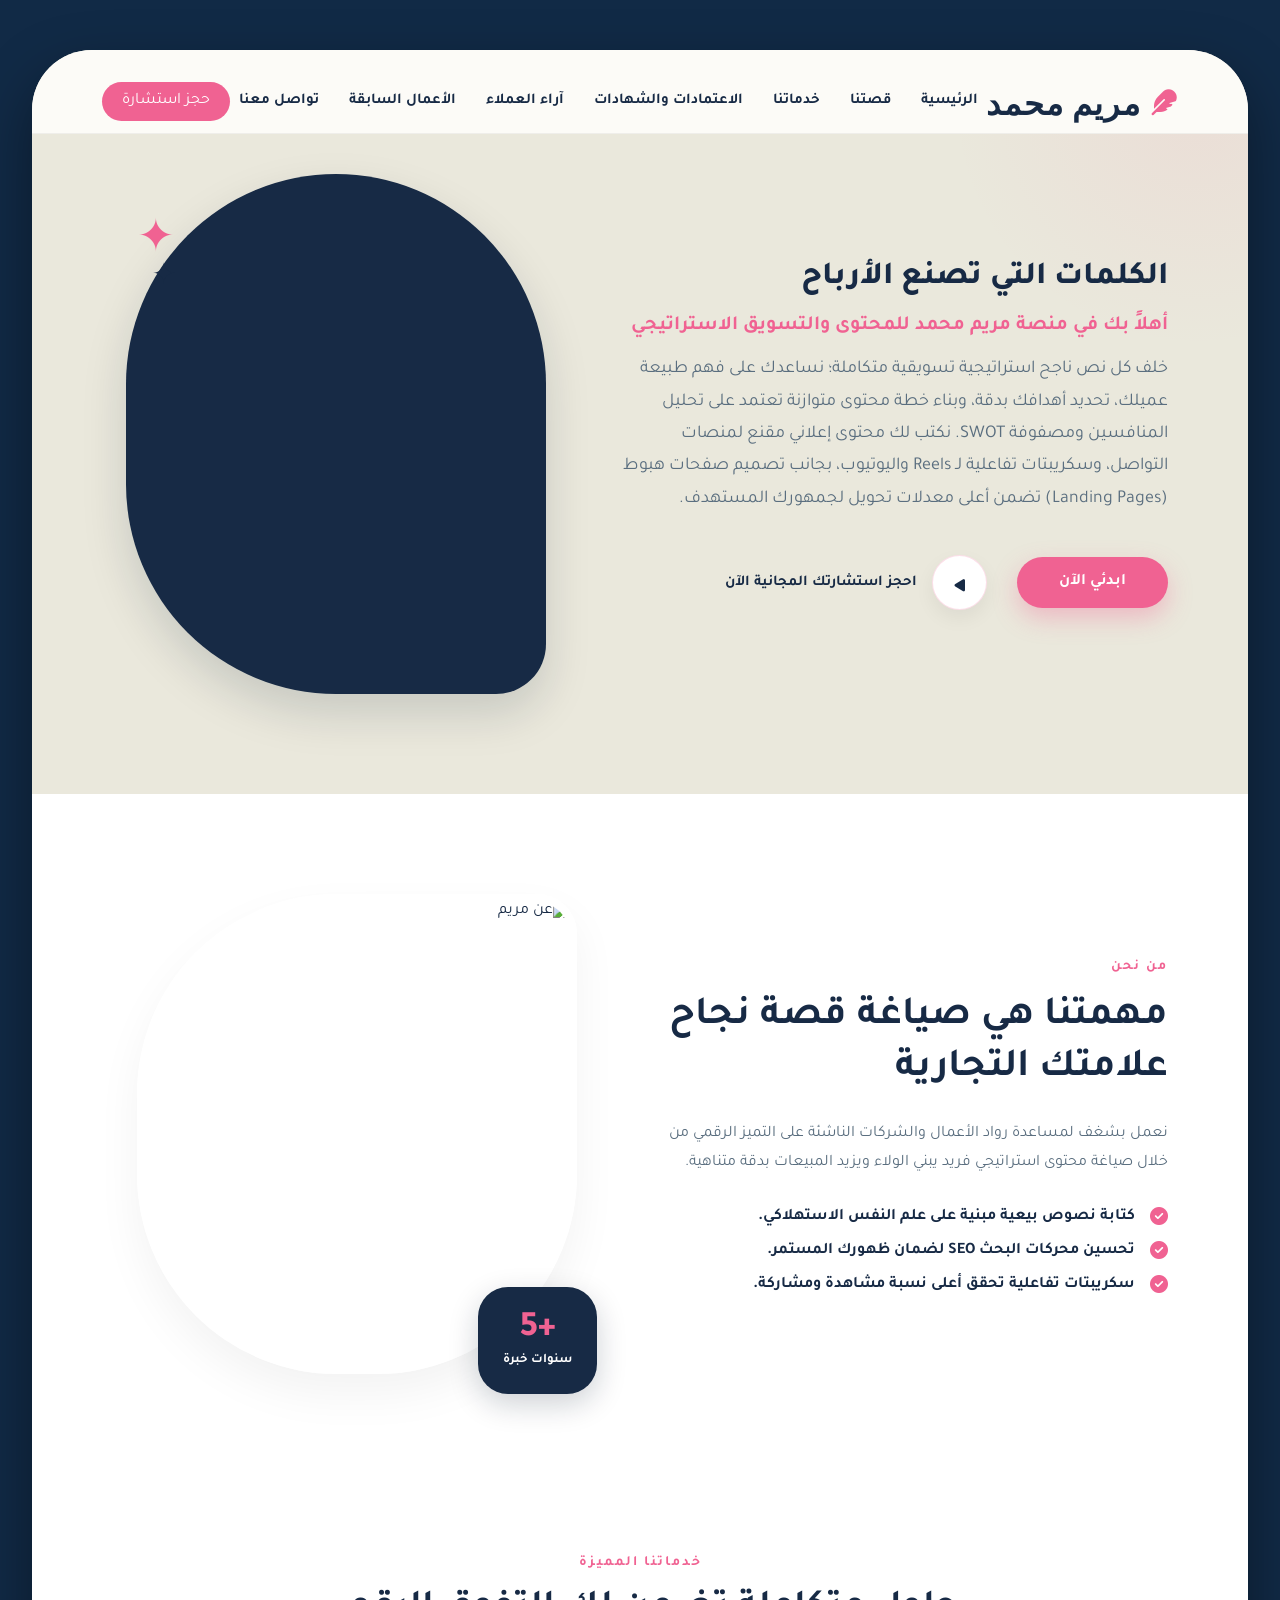
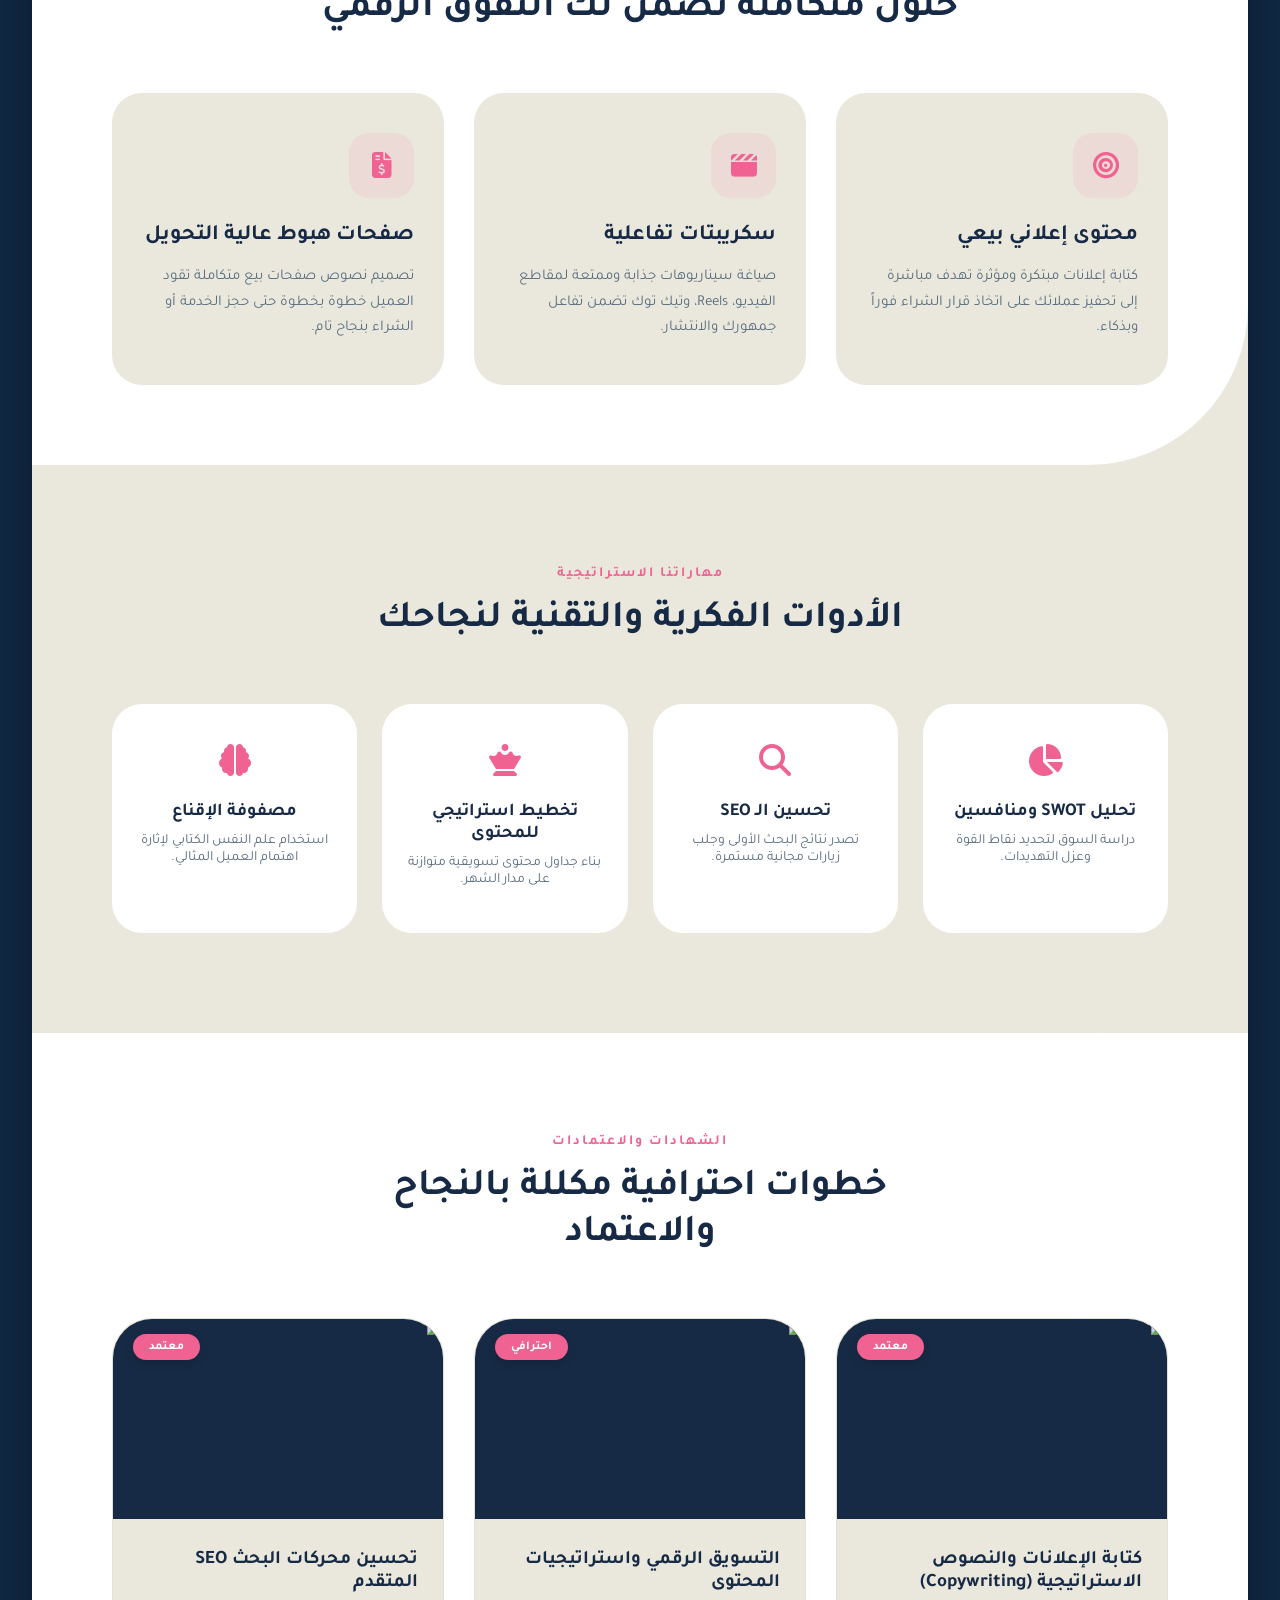
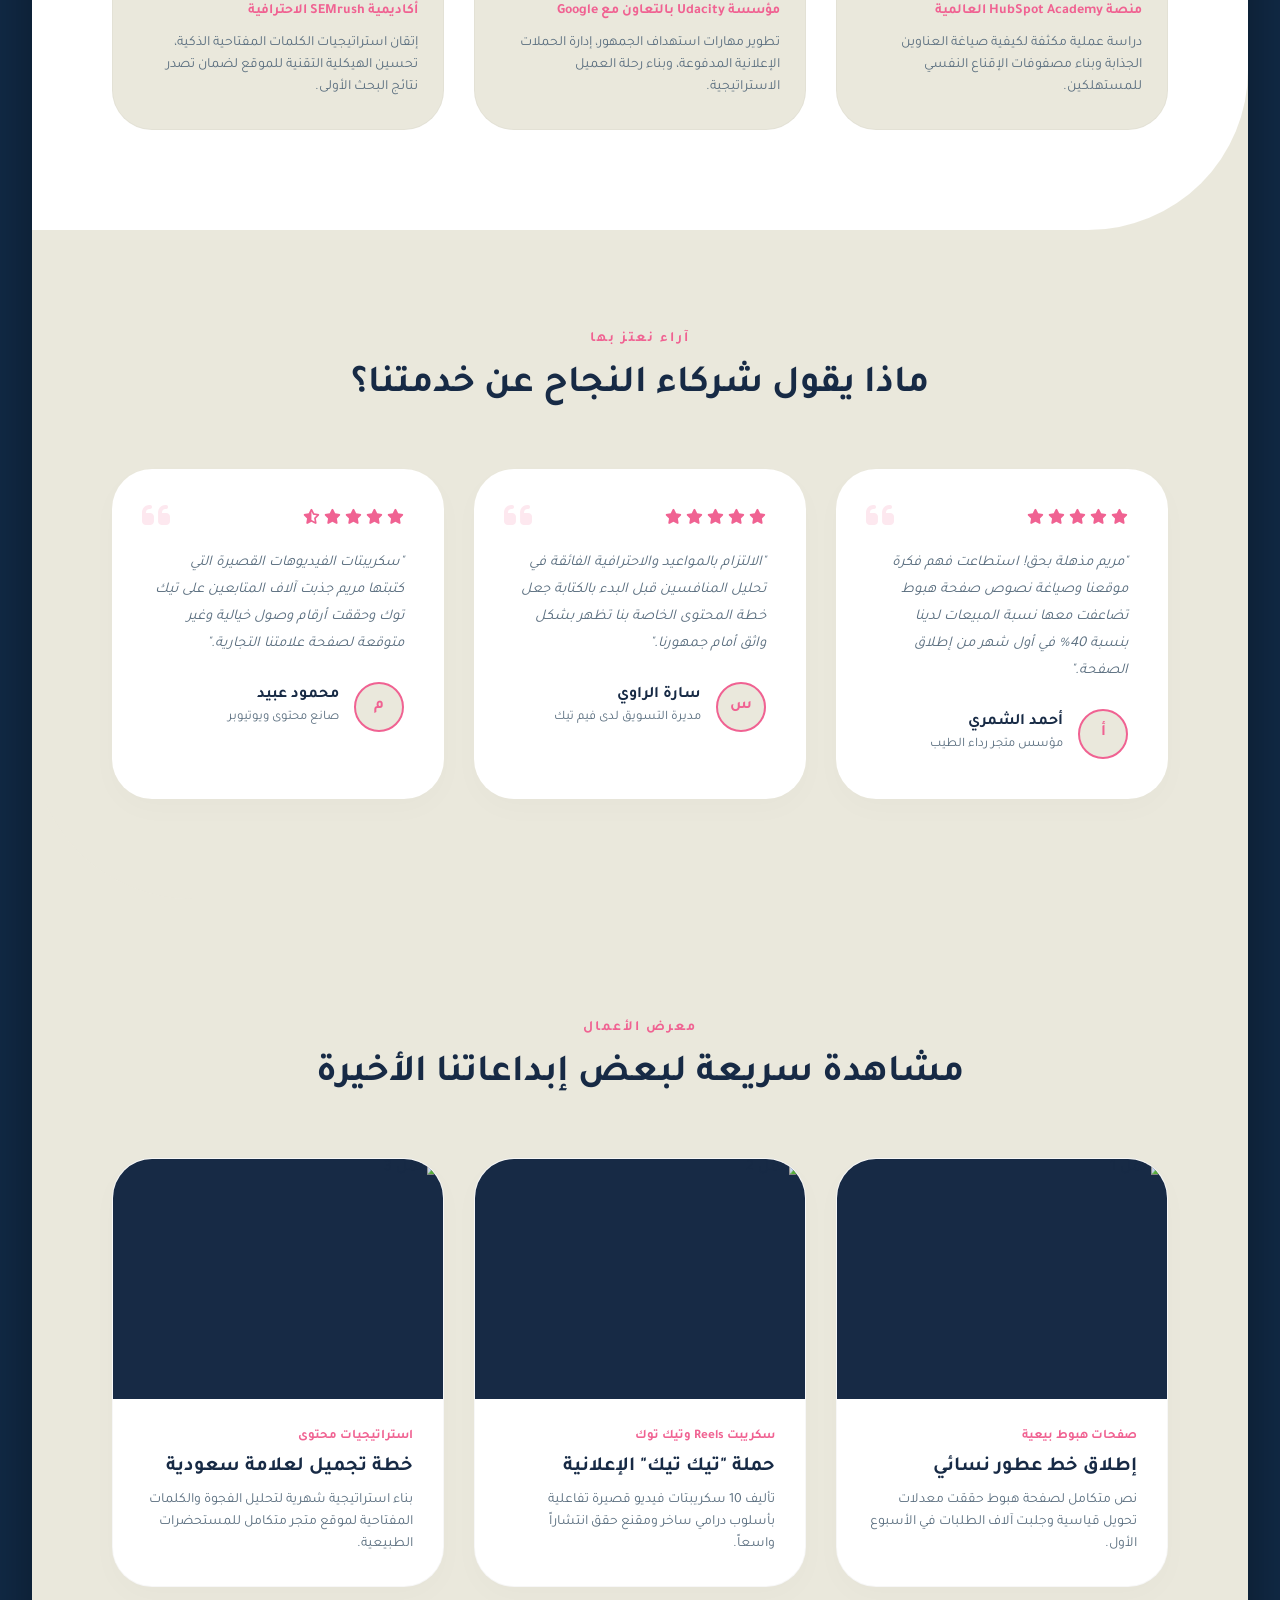
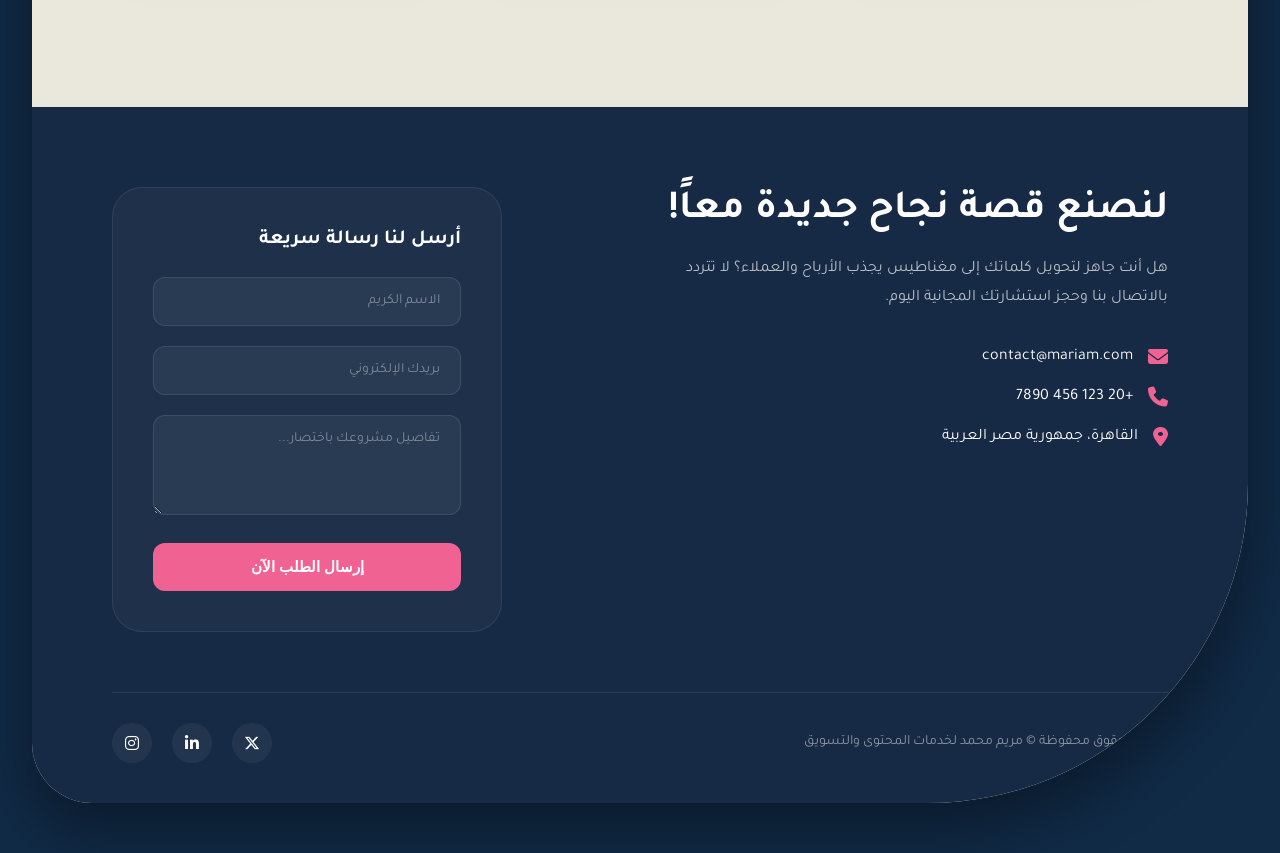
==== t.html @ 0771a9b8 "T4" ====
<!DOCTYPE html>
<html lang="ar" dir="rtl">

<head>
    <meta charset="UTF-8">
    <meta name="viewport" content="width=device-width, initial-scale=1.0">
    <title>فيمين | خدمات كتابة المحتوى الإبداعي والتسويق الرقمي الفاخر</title>
    <!-- استدعاء خطوط غوغل الفاخرة للعنوان والنصوص -->
    <link rel="preconnect" href="https://fonts.googleapis.com">
    <link rel="preconnect" href="https://fonts.gstatic.com" crossorigin>
    <link
        href="https://fonts.googleapis.com/css2?family=Cairo:wght@400;600;700;800&family=Playfair+Display:ital,wght@0,600;0,700;1,400&family=Tajawal:wght@400;500;700&display=swap"
        rel="stylesheet">
    <!-- مكتبة الأيقونات الفاخرة FontAwesome -->
    <link rel="stylesheet" href="https://cdnjs.cloudflare.com/ajax/libs/font-awesome/6.4.0/css/all.min.css">

    <style>
        /* --- المتغيرات الموحدة للألوان بدقة بالغة --- */
        :root {
            --navy-dark: #172A45;
            /* كحلي ملكي عميق وغامق */
            --navy-light: #172A45;
            /* كحلي بدرجة أفتح للعناصر الثانوية */
            --pink-soft: #F06292;
            /* البينك الأنثوي الناعم والمميز للعلامة */
            --pink-hover: #D81B60;
            /* بينك داكن للتفاعل والحركة */
            --white-pure: #FFFFFF;
            --off-white: #EAE8DC;
            /* الأوف وايت الدافئ والراقي لخلفية الحاوية الكبيرة */
            --slate-gray: #5A6E7F;
            /* رمادي ناعم مائل للأزرق للنصوص الجانبية */
            --bg-outer: #112A46;
            /* كحلي داكن جداً للخلفية الخارجية خلف الحاوية */

            --font-arabic: 'Tajawal', 'Cairo', sans-serif;
            --font-serif: 'Playfair Display', serif;
        }

        /* --- الإعدادات الأساسية والتصفير --- */
        * {
            margin: 0;
            padding: 0;
            box-sizing: border-box;
            scroll-behavior: smooth;
        }

        body {
            font-family: var(--font-arabic);
            background-color: var(--bg-outer);
            color: var(--navy-dark);
            min-height: 100vh;
            display: flex;
            justify-content: center;
            align-items: center;
            padding: 50px 0;
        }

        html {
            scroll-behavior: smooth;
        }

        /* الحاوية الكبرى المنحنية التي تحاكي إطار المتصفح الفاخر وتصميم الصورة */
        .main-wrapper {
            width: 95%;
            max-width: 1280px;
            background-color: var(--off-white);
            border-radius: 60px 60px 320px 60px;
            /* تعديل انحنائية الزاوية لتناسب الاتجاه العربي في أسفل اليسار بعد التعديل */
            box-shadow: 0 25px 60px rgba(0, 0, 0, 0.4);
            position: relative;
            overflow: hidden;
            display: flex;
            flex-direction: column;
        }

        /* بقع ضوئية جمالية بالخلفية لمنع الملل البصري */
        .main-wrapper::before {
            content: '';
            position: absolute;
            top: -200px;
            right: -200px;
            width: 500px;
            height: 500px;
            background: radial-gradient(circle, rgba(240, 98, 146, 0.08) 0%, transparent 70%);
            z-index: 1;
            pointer-events: none;
        }

        /* --- شريط التنقل العلوي --- */
        .navbar {
            display: flex;
            justify-content: space-between;
            align-items: center;
            /* زيادة الـ padding العلوي والسفلي لزيادة الارتفاع */
            padding: 30px 70px 10px 70px;
            position: relative;
            z-index: 10;
            /* إضافة لون خلفية مميز للفصل البصري */
            background-color: #fcfbf7;
            /* إضافة حدود سفلية خفيفة جداً لتعزيز الفصل (اختياري) */
            border-bottom: 1px solid rgba(0, 0, 0, 0.05);
        }

        .logo {
            font-family: var(--font-serif);
            font-size: 32px;
            font-weight: 700;
            color: var(--navy-dark);
            display: flex;
            align-items: center;
            gap: 10px;
            letter-spacing: 1px;
        }

        .logo .sparkle {
            color: var(--pink-soft);
            font-size: 26px;
            animation: pulse 2s infinite;
        }

        .nav-links {
            display: flex;
            gap: 30px;
            list-style: none;
        }

        .nav-links a {
            text-decoration: none;
            color: var(--navy-dark);
            font-size: 15px;
            font-weight: 700;
            transition: color 0.3s ease;
        }

        .nav-links a:hover,
        .nav-links a.active {
            color: var(--pink-soft);
        }

        .nav-links.active {
            opacity: 1;
            visibility: visible;
        }

        .search-btn {
            font-size: 20px;
            color: var(--navy-dark);
            cursor: pointer;
            transition: color 0.3s ease, transform 0.3s ease;
        }

        .search-btn:hover {
            color: var(--pink-soft);
            transform: scale(1.1);
        }

        /* --- الهيرو سكشن --- */
        .hero {
            display: grid;
            grid-template-columns: 1.1fr 0.9fr;
            align-items: center;
            gap: 60px;
            padding: 40px 80px 100px 80px;
            position: relative;
            z-index: 5;
        }

        .hero-content {
            display: flex;
            flex-direction: column;
            justify-content: center;
            text-align: right;
        }

        .title {
            font-family: var(--font-arabic);
            font-size: 56px;
            color: var(--navy-dark);
            line-height: 1.25;
            font-weight: 800;
            margin-bottom: 25px;
        }

        .subtitle {
            color: var(--slate-gray);
            font-size: 18px;
            line-height: 1.8;
            max-width: 550px;
            margin-bottom: 40px;
        }

        .actions {
            display: flex;
            align-items: center;
            gap: 30px;
        }

        .btn-pink {
            background-color: var(--pink-soft);
            color: var(--white-pure);
            text-decoration: none;
            padding: 16px 42px;
            border-radius: 50px;
            font-weight: 700;
            font-size: 16px;
            box-shadow: 0 10px 25px rgba(240, 98, 146, 0.35);
            transition: all 0.3s cubic-bezier(0.175, 0.885, 0.32, 1.275);
        }

        .btn-pink:hover {
            background-color: var(--navy-dark);
            box-shadow: 0 10px 25px rgba(10, 25, 47, 0.3);
            transform: translateY(-4px);
        }

        .video-btn-wrapper {
            display: flex;
            align-items: center;
            gap: 15px;
            cursor: pointer;
        }

        .video-btn {
            width: 55px;
            height: 55px;
            border-radius: 50%;
            background-color: var(--white-pure);
            display: flex;
            justify-content: center;
            align-items: center;
            box-shadow: 0 8px 20px rgba(0, 0, 0, 0.06);
            border: 1px solid rgba(240, 98, 146, 0.2);
            transition: all 0.3s ease;
            position: relative;
        }

        .video-btn::before {
            content: '';
            position: absolute;
            width: 100%;
            height: 100%;
            border-radius: 50%;
            background-color: rgba(240, 98, 146, 0.15);
            z-index: -1;
            animation: pulse-ring 1.5s infinite;
        }

        .play-icon {
            color: var(--navy-dark);
            font-size: 14px;
            transform: rotate(180deg);
        }

        .video-btn-wrapper:hover .video-btn {
            background-color: var(--pink-soft);
            transform: scale(1.05);
        }

        .video-btn-wrapper:hover .play-icon {
            color: var(--white-pure);
        }

        .video-text {
            font-size: 15px;
            font-weight: 700;
            color: var(--navy-dark);
        }

        /* الجانب البصري للهيرو */
        .hero-visual {
            position: relative;
            display: flex;
            justify-content: center;
            align-items: center;
        }

        .image-frame {
            width: 420px;
            height: 520px;
            background-color: var(--navy-dark);
            border-radius: 210px 210px 50px 210px;
            overflow: hidden;
            position: relative;
            box-shadow: 0 20px 45px rgba(10, 25, 47, 0.15);
        }

        .image-frame img {
            width: 100%;
            height: 100%;
            object-fit: cover;
            transition: transform 0.5s ease;
        }

        .image-frame:hover img {
            transform: scale(1.03);
        }

        .stars-decor {
            position: absolute;
            top: 60px;
            left: 15px;
            z-index: 5;
            display: flex;
            flex-direction: column;
            gap: 15px;
        }

        .star {
            font-size: 45px;
            display: block;
            line-height: 0.5;
        }

        .pink-star {
            color: var(--pink-soft);
        }

        .navy-star {
            color: var(--navy-dark);
            font-size: 28px;
            margin-left: 25px;
        }

        /* --- قسم الخدمات (Services) --- */
        .services-section {
            padding: 80px 80px;
            background-color: var(--white-pure);
            border-radius: 0 0 160px 0;
            position: relative;
        }

        .section-header {
            text-align: center;
            max-width: 650px;
            margin: 0 auto 60px auto;
        }

        .section-tag {
            color: var(--pink-soft);
            font-weight: 700;
            font-size: 14px;
            text-transform: uppercase;
            letter-spacing: 2px;
            display: inline-block;
            margin-bottom: 15px;
        }

        .section-title {
            font-family: var(--font-arabic);
            font-size: 38px;
            color: var(--navy-dark);
            margin-bottom: 20px;
            font-weight: 700;
        }

        .services-grid {
            display: grid;
            grid-template-columns: repeat(3, 1fr);
            gap: 30px;
        }

        .service-card {
            background-color: var(--off-white);
            padding: 40px 30px;
            border-radius: 30px;
            border-bottom: 4px solid transparent;
            transition: all 0.3s ease;
            cursor: pointer;
        }

        .service-card:hover {
            background-color: var(--white-pure);
            transform: translateY(-8px);
            border-bottom-color: var(--pink-soft);
            box-shadow: 0 15px 35px rgba(10, 25, 47, 0.05);
        }

        .service-icon {
            width: 65px;
            height: 65px;
            border-radius: 20px;
            background-color: rgba(240, 98, 146, 0.1);
            color: var(--pink-soft);
            display: flex;
            justify-content: center;
            align-items: center;
            font-size: 26px;
            margin-bottom: 25px;
            transition: all 0.3s ease;
        }

        .service-card:hover .service-icon {
            background-color: var(--pink-soft);
            color: var(--white-pure);
        }

        .service-card h3 {
            font-size: 22px;
            color: var(--navy-dark);
            margin-bottom: 15px;
            font-weight: 700;
        }

        .service-card p {
            color: var(--slate-gray);
            font-size: 15px;
            line-height: 1.7;
        }

        /* --- قسم من نحن --- */
        .about-section {
            display: grid;
            background-color: var(--white-pure);
            grid-template-columns: 1.1fr 1fr;
            align-items: center;
            gap: 80px;
            padding: 100px 80px;
        }

        .about-content h2 {
            font-family: var(--font-arabic);
            font-size: 40px;
            color: var(--navy-dark);
            margin-bottom: 25px;
            line-height: 1.3;
            font-weight: 700;
        }

        .about-content p {
            color: var(--slate-gray);
            font-size: 16px;
            line-height: 1.8;
            margin-bottom: 30px;
        }

        .bullet-list {
            list-style: none;
        }

        .bullet-list li {
            font-size: 16px;
            font-weight: 700;
            color: var(--navy-dark);
            margin-bottom: 15px;
            display: flex;
            align-items: center;
            gap: 15px;
        }

        .bullet-list li i {
            color: var(--pink-soft);
            font-size: 18px;
        }

        .about-image {
            position: relative;
        }

        .about-frame {
            width: 100%;
            max-width: 440px;
            height: 480px;
            border-radius: 200px 40px 200px 200px;
            overflow: hidden;
            border: 8px solid var(--white-pure);
            box-shadow: 0 20px 45px rgba(0, 0, 0, 0.05);
        }

        .about-frame img {
            width: 100%;
            height: 100%;
            object-fit: cover;
        }

        .about-badge {
            position: absolute;
            bottom: -20px;
            right: -20px;
            background-color: var(--navy-dark);
            color: var(--white-pure);
            padding: 25px;
            border-radius: 30px;
            text-align: center;
            box-shadow: 0 10px 30px rgba(10, 25, 47, 0.2);
        }

        .about-badge .number {
            font-size: 36px;
            font-weight: 800;
            color: var(--pink-soft);
            display: block;
            line-height: 1;
        }

        .about-badge .label {
            font-size: 13px;
            font-weight: 700;
            margin-top: 5px;
            display: block;
        }

        /* --- قسم المهارات والتقنيات --- */
        .skills-section {
            padding: 100px 80px;
            background-color: var(--off-white);
            border-radius: 0 0 160px 0;
        }

        .skills-grid {
            display: grid;
            grid-template-columns: repeat(4, 1fr);
            gap: 25px;
        }

        .skill-card {
            background-color: var(--white-pure);
            padding: 40px 25px;
            text-align: center;
            border-radius: 30px;
            border-bottom: 4px solid transparent;
            transition: all 0.3s ease;
        }

        .skill-card:hover {
            transform: translateY(-5px);
            background-color: var(--navy-dark);
            color: var(--white-pure);
            border-bottom-color: var(--pink-soft);
        }

        .skill-icon {
            font-size: 32px;
            color: var(--pink-soft);
            margin-bottom: 15px;
        }

        .skill-card h3 {
            font-size: 18px;
            font-weight: 700;
            margin-bottom: 10px;
        }

        .skill-card p {
            font-size: 14px;
            color: var(--slate-gray);
        }

        .skill-card:hover p {
            color: rgba(255, 255, 255, 0.7);
        }

        /* --- قسم الشهادات الفاخر (محدث بإمكانية إضافة صورة الشهادة) --- */
        .certificates-section {
            padding: 100px 80px;
            background-color: var(--white-pure);
            border-radius: 0 0 160px 0;
        }

        .certificates-grid {
            display: grid;
            grid-template-columns: repeat(3, 1fr);
            gap: 30px;
        }

        .certificate-card {
            background-color: var(--off-white);
            border-radius: 40px;
            position: relative;
            border: 1px solid rgba(0, 0, 0, 0.03);
            transition: all 0.3s ease;
            display: flex;
            flex-direction: column;
            overflow: hidden; /* لحماية انحناء الحواف مع الصورة */
        }

        .certificate-card:hover {
            transform: translateY(-8px);
            box-shadow: 0 15px 35px rgba(10, 25, 47, 0.06);
            background-color: var(--white-pure);
            border-color: rgba(240, 98, 146, 0.2);
        }

        /* حاوية صورة الشهادة لتظهر متناسقة */
        .certificate-img-container {
            width: 100%;
            height: 200px;
            background-color: var(--navy-dark);
            overflow: hidden;
            position: relative;
        }

        .certificate-img-container img {
            width: 100%;
            height: 100%;
            object-fit: cover;
            transition: transform 0.5s ease;
        }

        .certificate-card:hover .certificate-img-container img {
            transform: scale(1.05);
        }

        /* محتوى تفاصيل الشهادة تحت الصورة */
        .certificate-content {
            padding: 30px 25px;
            display: flex;
            flex-direction: column;
            justify-content: space-between;
            flex-grow: 1;
        }

        .certificate-badge {
            position: absolute;
            top: 15px;
            left: 20px;
            background-color: var(--pink-soft);
            color: var(--white-pure);
            padding: 6px 16px;
            border-radius: 20px;
            font-size: 12px;
            font-weight: 700;
            z-index: 2;
            box-shadow: 0 4px 10px rgba(0, 0, 0, 0.15);
        }

        .certificate-card h3 {
            font-size: 19px;
            color: var(--navy-dark);
            margin-bottom: 8px;
            font-weight: 700;
        }

        .certificate-source {
            font-size: 14px;
            color: var(--pink-soft);
            font-weight: 700;
            margin-bottom: 12px;
        }

        .certificate-desc {
            color: var(--slate-gray);
            font-size: 14px;
            line-height: 1.6;
        }

        /* --- قسم آراء العملاء / الفيدباكس الفاخر --- */
        .testimonials-section {
            padding: 100px 80px;
            background-color: var(--off-white);
            border-radius: 0 0 0 160px;
        }

        .testimonials-grid {
            display: grid;
            grid-template-columns: repeat(3, 1fr);
            gap: 30px;
        }

        .testimonial-card {
            background-color: var(--white-pure);
            padding: 40px;
            border-radius: 40px;
            box-shadow: 0 10px 30px rgba(0, 0, 0, 0.02);
            transition: all 0.3s ease;
            position: relative;
        }

        .testimonial-card:hover {
            transform: translateY(-5px);
            box-shadow: 0 15px 40px rgba(10, 25, 47, 0.05);
        }

        .quote-icon {
            position: absolute;
            top: 30px;
            left: 30px;
            font-size: 32px;
            color: rgba(240, 98, 146, 0.15);
        }

        .rating-stars {
            color: var(--pink-soft);
            font-size: 15px;
            margin-bottom: 20px;
        }

        .testimonial-text {
            font-size: 15px;
            line-height: 1.8;
            color: var(--slate-gray);
            margin-bottom: 25px;
            font-style: italic;
        }

        .client-profile {
            display: flex;
            align-items: center;
            gap: 15px;
        }

        .client-avatar {
            width: 50px;
            height: 50px;
            border-radius: 50%;
            background-color: var(--off-white);
            display: flex;
            justify-content: center;
            align-items: center;
            font-weight: 700;
            color: var(--pink-soft);
            border: 2px solid var(--pink-soft);
        }

        .client-info h4 {
            font-size: 16px;
            font-weight: 700;
            color: var(--navy-dark);
            margin-bottom: 3px;
        }

        .client-info span {
            font-size: 13px;
            color: var(--slate-gray);
        }

        /* --- قسم نماذج الأعمال السابقة --- */
        .portfolio-section {
            padding: 120px 80px;
            background-color: var(--off-white);
        }

        .portfolio-grid {
            display: grid;
            grid-template-columns: repeat(3, 1fr);
            gap: 30px;
        }

        .portfolio-item {
            background: var(--white-pure);
            border: 1px solid rgba(0, 0, 0, 0.03);
            border-radius: 40px;
            overflow: hidden;
            box-shadow: 0 10px 30px rgba(0, 0, 0, 0.02);
            transition: all 0.3s ease;
        }

        .portfolio-item:hover {
            transform: translateY(-8px);
            box-shadow: 0 15px 35px rgba(10, 25, 47, 0.05);
        }

        .portfolio-img {
            width: 100%;
            height: 240px;
            background-color: var(--navy-light);
            overflow: hidden;
        }

        .portfolio-img img {
            width: 100%;
            height: 100%;
            object-fit: cover;
            transition: transform 0.3s ease;
        }

        .portfolio-info {
            padding: 30px;
        }

        .portfolio-cat {
            color: var(--pink-soft);
            font-size: 13px;
            font-weight: 700;
            margin-bottom: 10px;
            display: block;
        }

        .portfolio-info h3 {
            font-size: 20px;
            color: var(--navy-dark);
            margin-bottom: 10px;
        }

        .portfolio-info p {
            color: var(--slate-gray);
            font-size: 14px;
            line-height: 1.6;
        }

        /* --- قسم تواصلِ معنا (Footer / Contact) --- */
        .footer-section {
            background-color: var(--navy-dark);
            color: var(--white-pure);
            padding: 80px 80px 40px 80px;
            position: relative;
        }

        .footer-grid {
            display: grid;
            grid-template-columns: 1.2fr 0.8fr;
            gap: 80px;
            margin-bottom: 60px;
        }

        .footer-contact h2 {
            font-family: var(--font-arabic);
            font-size: 40px;
            margin-bottom: 20px;
            color: var(--white-pure);
            font-weight: 700;
        }

        .footer-contact p {
            color: rgba(255, 255, 255, 0.7);
            font-size: 16px;
            line-height: 1.8;
            margin-bottom: 35px;
            max-width: 500px;
        }

        .contact-info-list {
            list-style: none;
        }

        .contact-info-list li {
            font-size: 16px;
            margin-bottom: 20px;
            display: flex;
            align-items: center;
            gap: 15px;
        }

        .contact-info-list li i {
            color: var(--pink-soft);
            font-size: 20px;
        }

        .footer-form {
            background-color: rgba(255, 255, 255, 0.03);
            border: 1px solid rgba(255, 255, 255, 0.08);
            padding: 40px;
            border-radius: 30px;
        }

        .footer-form h3 {
            font-size: 20px;
            margin-bottom: 25px;
            color: var(--white-pure);
        }

        .form-group {
            margin-bottom: 20px;
        }

        .form-control {
            width: 100%;
            background-color: rgba(255, 255, 255, 0.05);
            border: 1px solid rgba(255, 255, 255, 0.1);
            border-radius: 12px;
            padding: 15px 20px;
            color: var(--white-pure);
            font-family: var(--font-arabic);
            font-size: 14px;
            outline: none;
            transition: all 0.3s ease;
        }

        .form-control::placeholder {
            color: rgba(255, 255, 255, 0.4);
        }

        .form-control:focus {
            border-color: var(--pink-soft);
            background-color: rgba(255, 255, 255, 0.08);
        }

        .btn-submit {
            width: 100%;
            background-color: var(--pink-soft);
            color: var(--white-pure);
            border: none;
            padding: 15px 0;
            border-radius: 12px;
            font-weight: 700;
            font-size: 15px;
            cursor: pointer;
            transition: background-color 0.3s ease;
        }

        .btn-submit:hover {
            background-color: var(--pink-hover);
        }

        .footer-bottom {
            border-top: 1px solid rgba(255, 255, 255, 0.08);
            padding-top: 30px;
            display: flex;
            justify-content: space-between;
            align-items: center;
        }

        .footer-bottom p {
            color: rgba(255, 255, 255, 0.5);
            font-size: 14px;
        }

        .social-links {
            display: flex;
            gap: 20px;
        }

        .social-links a {
            width: 40px;
            height: 40px;
            border-radius: 50%;
            background-color: rgba(255, 255, 255, 0.05);
            color: var(--white-pure);
            display: flex;
            justify-content: center;
            align-items: center;
            text-decoration: none;
            transition: all 0.3s ease;
        }

        .social-links a:hover {
            background-color: var(--pink-soft);
            transform: translateY(-3px);
        }

        /* --- الحركات والتأثيرات (Animations) --- */
        @keyframes pulse {
            0% {
                transform: scale(1);
            }

            50% {
                transform: scale(1.1);
            }

            100% {
                transform: scale(1);
            }
        }

        @keyframes pulse-ring {
            0% {
                transform: scale(0.95);
                opacity: 1;
            }

            100% {
                transform: scale(1.4);
                opacity: 0;
            }
        }

        /* إخفاء زر القائمة في الشاشات الكبيرة */
        .menu-toggle {
            display: none;
            flex-direction: column;
            gap: 5px;
            background: none;
            border: none;
            cursor: pointer;
            padding: 5px;
            z-index: 1001;
        }

        /* --- التجاوب مع الجوال والشاشات المتوسطة (Responsive) --- */
        @media (max-width: 900px) {
            body {
                padding: 20px 0;
            }

            .navbar {
                padding: 20px 20px;
                flex-direction: row-reverse;
                justify-content: space-between;
            }

            .nav-links {
                display: none;
                flex-direction: column;
                position: absolute;
                top: 100%;
                right: 0;
                width: 100%;
                background-color: var(--white-pure);
                padding: 20px;
                box-shadow: 0 10px 20px rgba(0, 0, 0, 0.1);
                z-index: 1000;
            }

            .nav-links.active {
                display: flex;
            }

            .menu-toggle {
                display: block;
                font-size: 24px;
                color: var(--navy-dark);
                cursor: pointer;
            }

            .logo {
                font-size: 22px;
            }

            .logo,
            .nav-links {
                order: 0;
            }

            .hero {
                grid-template-columns: 1fr;
                gap: 50px;
                padding: 20px 20px 60px 20px;
                text-align: center;
            }

            .hero-content {
                align-items: center;
                text-align: center;
                order: 1;
            }

            .hero-visual {
                order: 2;
            }

            .title {
                font-size: 38px;
            }

            .subtitle {
                margin: 0 auto 30px auto;
                font-size: 16px;
            }

            .actions {
                justify-content: center;
                flex-direction: column;
                gap: 20px;
            }

            .image-frame {
                width: 100%;
                max-width: 320px;
                height: 400px;
                border-radius: 120px 120px 40px 120px;
            }

            .services-section,
            .skills-section,
            .certificates-section,
            .testimonials-section,
            .portfolio-section {
                padding: 60px 20px;
            }

            .skills-section,
            .certificates-section {
                border-radius: 0 0 80px 0;
            }

            .testimonials-section {
                border-radius: 0 0 0 80px;
            }

            .services-grid,
            .skills-grid,
            .certificates-grid,
            .testimonials-grid,
            .portfolio-grid {
                grid-template-columns: 1fr;
                gap: 25px;
            }

            .section-title {
                font-size: 32px;
            }

            .about-section {
                grid-template-columns: 1fr;
                gap: 50px;
                padding: 60px 20px;
                text-align: center;
            }

            .about-frame {
                margin: 0 auto;
                width: 100%;
                max-width: 320px;
                height: 350px;
                border-radius: 120px 40px 120px 120px;
            }

            .bullet-list li {
                justify-content: center;
                font-size: 15px;
            }

            .about-badge {
                right: 50%;
                transform: translateX(50%);
                bottom: -30px;
                padding: 15px 20px;
            }

            .about-badge .number {
                font-size: 28px;
            }

            .footer-section {
                padding: 60px 20px 30px 20px;
            }

            .footer-grid {
                grid-template-columns: 1fr;
                gap: 40px;
            }

            .footer-contact h2 {
                font-size: 30px;
            }

            .footer-form {
                padding: 25px 20px;
            }

            .footer-bottom {
                flex-direction: column;
                gap: 20px;
                text-align: center;
            }

            .main-wrapper {
                border-radius: 30px 30px 120px 30px;
            }
        }

        /* تنسيق الزر العام */
        .btn-consultation {
            display: flex;
            align-items: center;
            gap: 8px;
            background-color: #F06292;
            color: white;
            padding: 10px 20px;
            border-radius: 30px;
            text-decoration: none;
            transition: 0.3s;
        }

        /* إخفاء الأيقونة في الشاشات الكبيرة */
        .btn-consultation .icon {
            display: none;
        }

        /* التحويل عند تصغير الشاشة (للتابلت والموبايل) */
        @media (max-width: 992px) {
            .btn-consultation .text {
                display: none;
            }

            .btn-consultation .icon {
                display: block;
            }

            .btn-consultation {
                padding: 10px;
                border-radius: 50%;
            }
        }
    </style>
</head>

<body>

    <div class="main-wrapper">

        <header class="navbar">
            <div class="menu-toggle" onclick="document.querySelector('.nav-links').classList.toggle('active')">
                <i class="fa-solid fa-bars"></i>
            </div>

            <div class="logo">
                <span class="sparkle"><i class="fa-solid fa-feather"></i></span> مريم محمد
            </div>

            <nav>
                <ul class="nav-links">
                    <li><a href="#">الرئيسية</a></li>
                    <li><a href="#about">قصتنا</a></li>
                    <li><a href="#services">خدماتنا</a></li>
                    <li><a href="#certificates">الاعتمادات والشهادات</a></li>
                    <li><a href="#testimonials">آراء العملاء</a></li>
                    <li><a href="#portfolio">الأعمال السابقة</a></li>
                    <li><a href="#contact">تواصل معنا</a></li>
                </ul>
            </nav>

            <a href="#" class="btn-consultation">
                <span class="text">حجز استشارة</span>
                <svg class="icon" viewBox="0 0 24 24" width="24" height="24" fill="none" stroke="currentColor"
                    stroke-width="2">
                    <rect x="3" y="4" width="18" height="18" rx="2" ry="2"></rect>
                    <line x1="16" y1="2" x2="16" y2="6"></line>
                    <line x1="8" y1="2" x2="8" y2="6"></line>
                    <line x1="3" y1="10" x2="21" y2="10"></line>
                </svg>
            </a>
        </header>

        <!-- الهيرو سكشن -->
        <main class="hero">
            <div class="hero-content">
                <h1 class="title" style="font-size: 32px; font-weight: 800; line-height: 1.3; margin-bottom: 10px;">
                    الكلمات التي تصنع الأرباح </h1>

                <h3
                    style="font-size: 20px; color: var(--pink-soft); font-weight: 700; margin-bottom: 15px; margin-top: 5px;">
                    أهلاً بك في منصة مريم محمد للمحتوى والتسويق الاستراتيجي
                </h3>

                <p class="subtitle">
                    خلف كل نص ناجح استراتيجية تسويقية متكاملة؛ نساعدك على فهم طبيعة عميلك، تحديد أهدافك بدقة، وبناء خطة
                    محتوى متوازنة تعتمد على تحليل المنافسين ومصفوفة SWOT. نكتب لك محتوى إعلاني مقنع لمنصات التواصل،
                    وسكريبتات تفاعلية لـ Reels واليوتيوب، بجانب تصميم صفحات هبوط (Landing Pages) تضمن أعلى معدلات تحويل
                    لجمهورك المستهدف.
                </p>

                <div class="actions">
                    <a href="dataform.html" class="btn-pink">ابدئي الآن</a>
                    <div class="video-btn-wrapper">
                        <div class="video-btn">
                            <span class="play-icon"><i class="fa-solid fa-play"></i></span>
                        </div>
                        <span class="video-text" style="font-weight: 700; color: var(--navy-dark);">احجز استشارتك
                            المجانية الآن</span>
                    </div>
                </div>
            </div>

            <div class="hero-visual">
                <div class="stars-decor">
                    <span class="star pink-star">✦</span>
                    <span class="star navy-star">✦</span>
                </div>
                <div class="image-frame">
                    <img src="https://images.unsplash.com/photo-1522202176988-66273c2fd55f?auto=format&fit=crop&w=500&q=80" alt="صورة توضيحية">
                </div>
            </div>
        </main>

        <!-- قسم من نحن (About) -->
        <section id="about" class="about-section">
            <div class="about-content">
                <span class="section-tag">من نحن</span>
                <h2>مهمتنا هي صياغة قصة نجاح علامتك التجارية</h2>
                <p>نعمل بشغف لمساعدة رواد الأعمال والشركات الناشئة على التميز الرقمي من خلال صياغة محتوى استراتيجي فريد يبني الولاء ويزيد المبيعات بدقة متناهية.</p>
                <ul class="bullet-list">
                    <li><i class="fa-solid fa-circle-check"></i> كتابة نصوص بيعية مبنية على علم النفس الاستهلاكي.</li>
                    <li><i class="fa-solid fa-circle-check"></i> تحسين محركات البحث SEO لضمان ظهورك المستمر.</li>
                    <li><i class="fa-solid fa-circle-check"></i> سكريبتات تفاعلية تحقق أعلى نسبة مشاهدة ومشاركة.</li>
                </ul>
            </div>
            <div class="about-image">
                <div class="about-frame">
                    <img src="https://images.unsplash.com/photo-1434030216411-0b793f4b4173?auto=format&fit=crop&w=500&q=80" alt="عن مريم">
                </div>
                <div class="about-badge">
                    <span class="number">+5</span>
                    <span class="label">سنوات خبرة</span>
                </div>
            </div>
        </section>

        <!-- قسم الخدمات (Services) -->
        <section id="services" class="services-section">
            <div class="section-header">
                <span class="section-tag">خدماتنا المميزة</span>
                <h2 class="section-title">حلول متكاملة تضمن لك التفوق الرقمي</h2>
            </div>
            <div class="services-grid">
                <div class="service-card">
                    <div class="service-icon"><i class="fa-solid fa-bullseye"></i></div>
                    <h3>محتوى إعلاني بيعي</h3>
                    <p>كتابة إعلانات مبتكرة ومؤثرة تهدف مباشرة إلى تحفيز عملائك على اتخاذ قرار الشراء فوراً وبذكاء.</p>
                </div>
                <div class="service-card">
                    <div class="service-icon"><i class="fa-solid fa-clapperboard"></i></div>
                    <h3>سكريبتات تفاعلية</h3>
                    <p>صياغة سيناريوهات جذابة وممتعة لمقاطع الفيديو، Reels، وتيك توك تضمن تفاعل جمهورك والانتشار.</p>
                </div>
                <div class="service-card">
                    <div class="service-icon"><i class="fa-solid fa-file-invoice-dollar"></i></div>
                    <h3>صفحات هبوط عالية التحويل</h3>
                    <p>تصميم نصوص صفحات بيع متكاملة تقود العميل خطوة بخطوة حتى حجز الخدمة أو الشراء بنجاح تام.</p>
                </div>
            </div>
        </section>

        <!-- قسم المهارات والتقنيات (Skills) -->
        <section class="skills-section">
            <div class="section-header">
                <span class="section-tag">مهاراتنا الاستراتيجية</span>
                <h2 class="section-title">الأدوات الفكرية والتقنية لنجاحك</h2>
            </div>
            <div class="skills-grid">
                <div class="skill-card">
                    <div class="skill-icon"><i class="fa-solid fa-chart-pie"></i></div>
                    <h3>تحليل SWOT ومنافسين</h3>
                    <p>دراسة السوق لتحديد نقاط القوة وعزل التهديدات.</p>
                </div>
                <div class="skill-card">
                    <div class="skill-icon"><i class="fa-solid fa-magnifying-glass"></i></div>
                    <h3>تحسين الـ SEO</h3>
                    <p>تصدر نتائج البحث الأولى وجلب زيارات مجانية مستمرة.</p>
                </div>
                <div class="skill-card">
                    <div class="skill-icon"><i class="fa-solid fa-chess-queen"></i></div>
                    <h3>تخطيط استراتيجي للمحتوى</h3>
                    <p>بناء جداول محتوى تسويقية متوازنة على مدار الشهر.</p>
                </div>
                <div class="skill-card">
                    <div class="skill-icon"><i class="fa-solid fa-brain"></i></div>
                    <h3>مصفوفة الإقناع</h3>
                    <p>استخدام علم النفس الكتابي لإثارة اهتمام العميل المثالي.</p>
                </div>
            </div>
        </section>

        <!-- [ قسم الشهادات والاعتمادات - مع صور الشهادات ] -->
        <section id="certificates" class="certificates-section">
            <div class="section-header">
                <span class="section-tag">الشهادات والاعتمادات</span>
                <h2 class="section-title">خطوات احترافية مكللة بالنجاح والاعتماد</h2>
            </div>
            <div class="certificates-grid">
                <!-- شهادة 1 -->
                <div class="certificate-card">
                    <span class="certificate-badge">معتمد</span>
                    <!-- حاوية الصورة (يمكنك تبديل الرابط بالصورة الفعلية لشهادتك) -->
                    <div class="certificate-img-container">
                        <img src="https://images.unsplash.com/photo-1589330694653-ded6df53f6ee?auto=format&fit=crop&w=500&q=80" alt="شهادة HubSpot">
                    </div>
                    <div class="certificate-content">
                        <h3>كتابة الإعلانات والنصوص الاستراتيجية (Copywriting)</h3>
                        <div class="certificate-source">منصة HubSpot Academy العالمية</div>
                        <p class="certificate-desc">دراسة عملية مكثفة لكيفية صياغة العناوين الجذابة وبناء مصفوفات الإقناع النفسي للمستهلكين.</p>
                    </div>
                </div>
                <!-- شهادة 2 -->
                <div class="certificate-card">
                    <span class="certificate-badge">احترافي</span>
                    <!-- حاوية الصورة -->
                    <div class="certificate-img-container">
                        <img src="https://images.unsplash.com/photo-1523240795612-9a054b0db644?auto=format&fit=crop&w=500&q=80" alt="شهادة Udacity">
                    </div>
                    <div class="certificate-content">
                        <h3>التسويق الرقمي واستراتيجيات المحتوى</h3>
                        <div class="certificate-source">مؤسسة Udacity بالتعاون مع Google</div>
                        <p class="certificate-desc">تطوير مهارات استهداف الجمهور، إدارة الحملات الإعلانية المدفوعة، وبناء رحلة العميل الاستراتيجية.</p>
                    </div>
                </div>
                <!-- شهادة 3 -->
                <div class="certificate-card">
                    <span class="certificate-badge">معتمد</span>
                    <!-- حاوية الصورة -->
                    <div class="certificate-img-container">
                        <img src="https://images.unsplash.com/photo-1454165804606-c3d57bc86b40?auto=format&fit=crop&w=500&q=80" alt="شهادة SEMrush">
                    </div>
                    <div class="certificate-content">
                        <h3>تحسين محركات البحث SEO المتقدم</h3>
                        <div class="certificate-source">أكاديمية SEMrush الاحترافية</div>
                        <p class="certificate-desc">إتقان استراتيجيات الكلمات المفتاحية الذكية، تحسين الهيكلية التقنية للموقع لضمان تصدر نتائج البحث الأولى.</p>
                    </div>
                </div>
            </div>
        </section>

        <!-- [ قسم آراء العملاء / الفيدباكس ] -->
        <section id="testimonials" class="testimonials-section">
            <div class="section-header">
                <span class="section-tag">آراء نعتز بها</span>
                <h2 class="section-title">ماذا يقول شركاء النجاح عن خدمتنا؟</h2>
            </div>
            <div class="testimonials-grid">
                <!-- تقييم 1 -->
                <div class="testimonial-card">
                    <i class="fa-solid fa-quote-left quote-icon"></i>
                    <div class="rating-stars">
                        <i class="fa-solid fa-star"></i>
                        <i class="fa-solid fa-star"></i>
                        <i class="fa-solid fa-star"></i>
                        <i class="fa-solid fa-star"></i>
                        <i class="fa-solid fa-star"></i>
                    </div>
                    <p class="testimonial-text">"مريم مذهلة بحق! استطاعت فهم فكرة موقعنا وصياغة نصوص صفحة هبوط تضاعفت معها نسبة المبيعات لدينا بنسبة 40% في أول شهر من إطلاق الصفحة."</p>
                    <div class="client-profile">
                        <div class="client-avatar">أ</div>
                        <div class="client-info">
                            <h4>أحمد الشمري</h4>
                            <span>مؤسس متجر رداء الطيب</span>
                        </div>
                    </div>
                </div>
                <!-- تقييم 2 -->
                <div class="testimonial-card">
                    <i class="fa-solid fa-quote-left quote-icon"></i>
                    <div class="rating-stars">
                        <i class="fa-solid fa-star"></i>
                        <i class="fa-solid fa-star"></i>
                        <i class="fa-solid fa-star"></i>
                        <i class="fa-solid fa-star"></i>
                        <i class="fa-solid fa-star"></i>
                    </div>
                    <p class="testimonial-text">"الالتزام بالمواعيد والاحترافية الفائقة في تحليل المنافسين قبل البدء بالكتابة جعل خطة المحتوى الخاصة بنا تظهر بشكل واثق أمام جمهورنا."</p>
                    <div class="client-profile">
                        <div class="client-avatar">س</div>
                        <div class="client-info">
                            <h4>سارة الراوي</h4>
                            <span>مديرة التسويق لدى فيم تيك</span>
                        </div>
                    </div>
                </div>
                <!-- تقييم 3 -->
                <div class="testimonial-card">
                    <i class="fa-solid fa-quote-left quote-icon"></i>
                    <div class="rating-stars">
                        <i class="fa-solid fa-star"></i>
                        <i class="fa-solid fa-star"></i>
                        <i class="fa-solid fa-star"></i>
                        <i class="fa-solid fa-star"></i>
                        <i class="fa-solid fa-star-half-stroke"></i>
                    </div>
                    <p class="testimonial-text">"سكريبتات الفيديوهات القصيرة التي كتبتها مريم جذبت آلاف المتابعين على تيك توك وحققت أرقام وصول خيالية وغير متوقعة لصفحة علامتنا التجارية."</p>
                    <div class="client-profile">
                        <div class="client-avatar">م</div>
                        <div class="client-info">
                            <h4>محمود عبيد</h4>
                            <span>صانع محتوى ويوتيوبر</span>
                        </div>
                    </div>
                </div>
            </div>
        </section>

        <!-- قسم نماذج الأعمال السابقة (Portfolio) -->
        <section id="portfolio" class="portfolio-section">
            <div class="section-header">
                <span class="section-tag">معرض الأعمال</span>
                <h2 class="section-title">مشاهدة سريعة لبعض إبداعاتنا الأخيرة</h2>
            </div>
            <div class="portfolio-grid">
                <div class="portfolio-item">
                    <div class="portfolio-img">
                        <img src="https://images.unsplash.com/photo-1460925895917-afdab827c52f?auto=format&fit=crop&w=500&q=80" alt="عمل 1">
                    </div>
                    <div class="portfolio-info">
                        <span class="portfolio-cat">صفحات هبوط بيعية</span>
                        <h3>إطلاق خط عطور نسائي</h3>
                        <p>نص متكامل لصفحة هبوط حققت معدلات تحويل قياسية وجلبت آلاف الطلبات في الأسبوع الأول.</p>
                    </div>
                </div>
                <div class="portfolio-item">
                    <div class="portfolio-img">
                        <img src="https://images.unsplash.com/photo-1611162617213-7d7a39e9b1d7?auto=format&fit=crop&w=500&q=80" alt="عمل 2">
                    </div>
                    <div class="portfolio-info">
                        <span class="portfolio-cat">سكريبت Reels وتيك توك</span>
                        <h3>حملة "تيك تيك" الإعلانية</h3>
                        <p>تأليف 10 سكريبتات فيديو قصيرة تفاعلية بأسلوب درامي ساخر ومقنع حقق انتشاراً واسعاً.</p>
                    </div>
                </div>
                <div class="portfolio-item">
                    <div class="portfolio-img">
                        <img src="https://images.unsplash.com/photo-1551836022-d5d88e9218df?auto=format&fit=crop&w=500&q=80" alt="عمل 3">
                    </div>
                    <div class="portfolio-info">
                        <span class="portfolio-cat">استراتيجيات محتوى</span>
                        <h3>خطة تجميل لعلامة سعودية</h3>
                        <p>بناء استراتيجية شهرية لتحليل الفجوة والكلمات المفتاحية لموقع متجر متكامل للمستحضرات الطبيعية.</p>
                    </div>
                </div>
            </div>
        </section>

        <!-- قسم تواصل معنا والـ Footer -->
        <footer id="contact" class="footer-section">
            <div class="footer-grid">
                <div class="footer-contact">
                    <h2>لنصنع قصة نجاح جديدة معاً!</h2>
                    <p>هل أنت جاهز لتحويل كلماتك إلى مغناطيس يجذب الأرباح والعملاء؟ لا تتردد بالاتصال بنا وحجز استشارتك المجانية اليوم.</p>
                    <ul class="contact-info-list">
                        <li><i class="fa-solid fa-envelope"></i> contact@mariam.com</li>
                        <li><i class="fa-solid fa-phone"></i> +20 123 456 7890</li>
                        <li><i class="fa-solid fa-location-dot"></i> القاهرة، جمهورية مصر العربية</li>
                    </ul>
                </div>
                <div class="footer-form">
                    <h3>أرسل لنا رسالة سريعة</h3>
                    <form action="#">
                        <div class="form-group">
                            <input type="text" class="form-control" placeholder="الاسم الكريم" required>
                        </div>
                        <div class="form-group">
                            <input type="email" class="form-control" placeholder="بريدك الإلكتروني" required>
                        </div>
                        <div class="form-group">
                            <textarea class="form-control" rows="4" placeholder="تفاصيل مشروعك باختصار..." required></textarea>
                        </div>
                        <button type="submit" class="btn-submit">إرسال الطلب الآن</button>
                    </form>
                </div>
            </div>
            <div class="footer-bottom">
                <p>جميع الحقوق محفوظة © مريم محمد لخدمات المحتوى والتسويق</p>
                <div class="social-links">
                    <a href="#"><i class="fa-brands fa-x-twitter"></i></a>
                    <a href="#"><i class="fa-brands fa-linkedin-in"></i></a>
                    <a href="#"><i class="fa-brands fa-instagram"></i></a>
                </div>
            </div>
        </footer>

    </div>

</body>

</html>
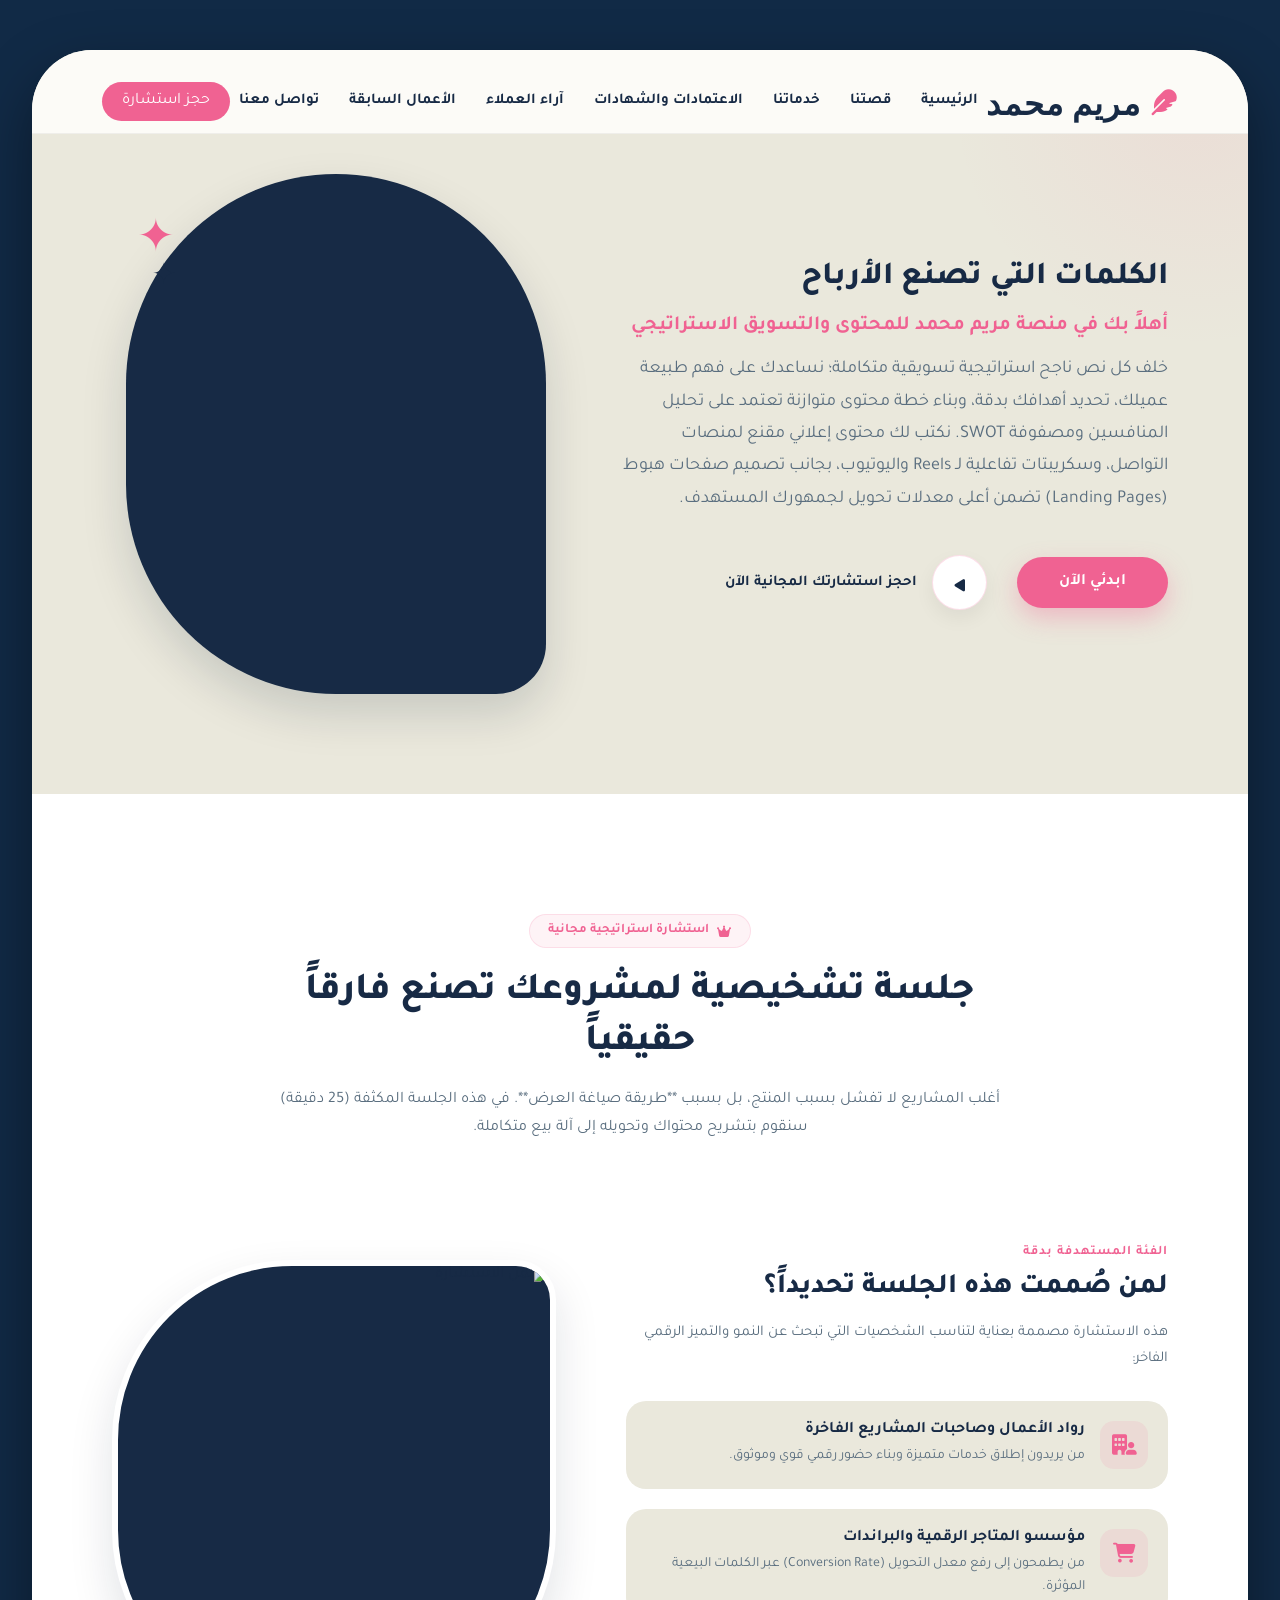
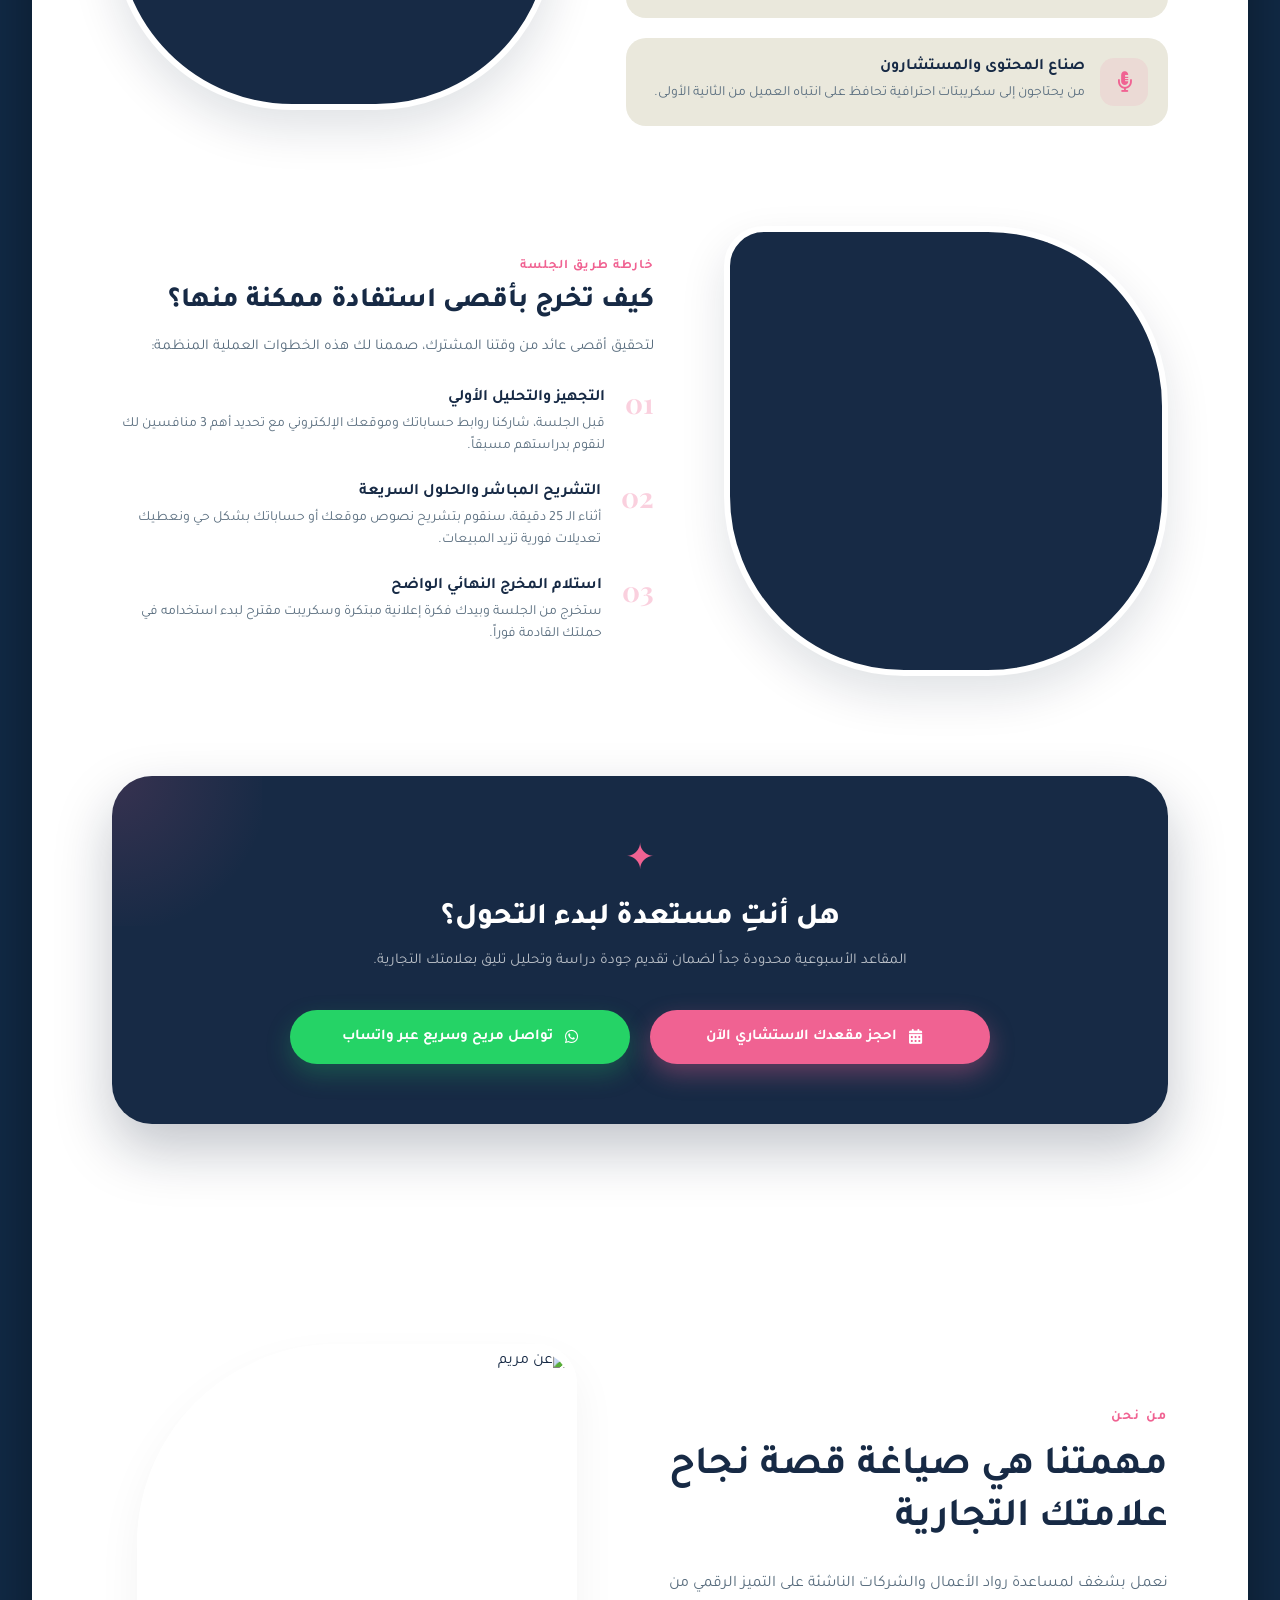
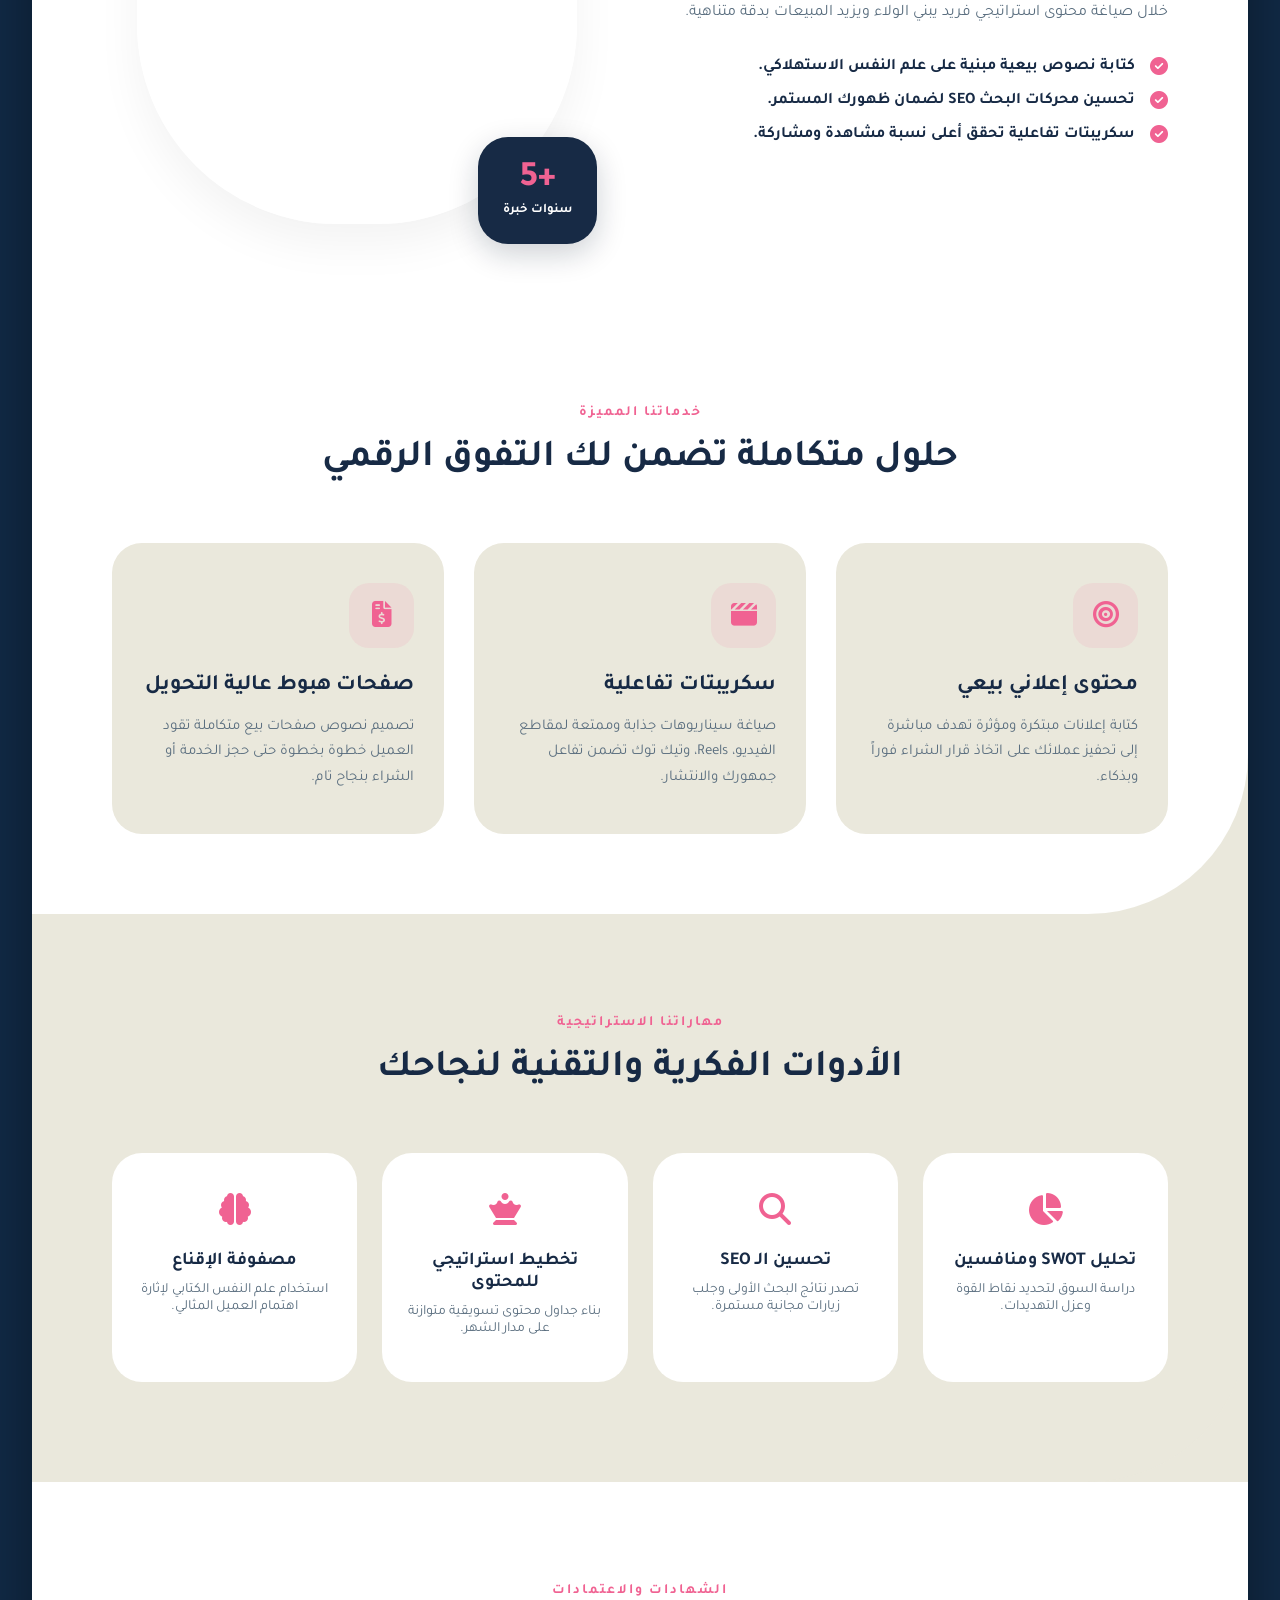
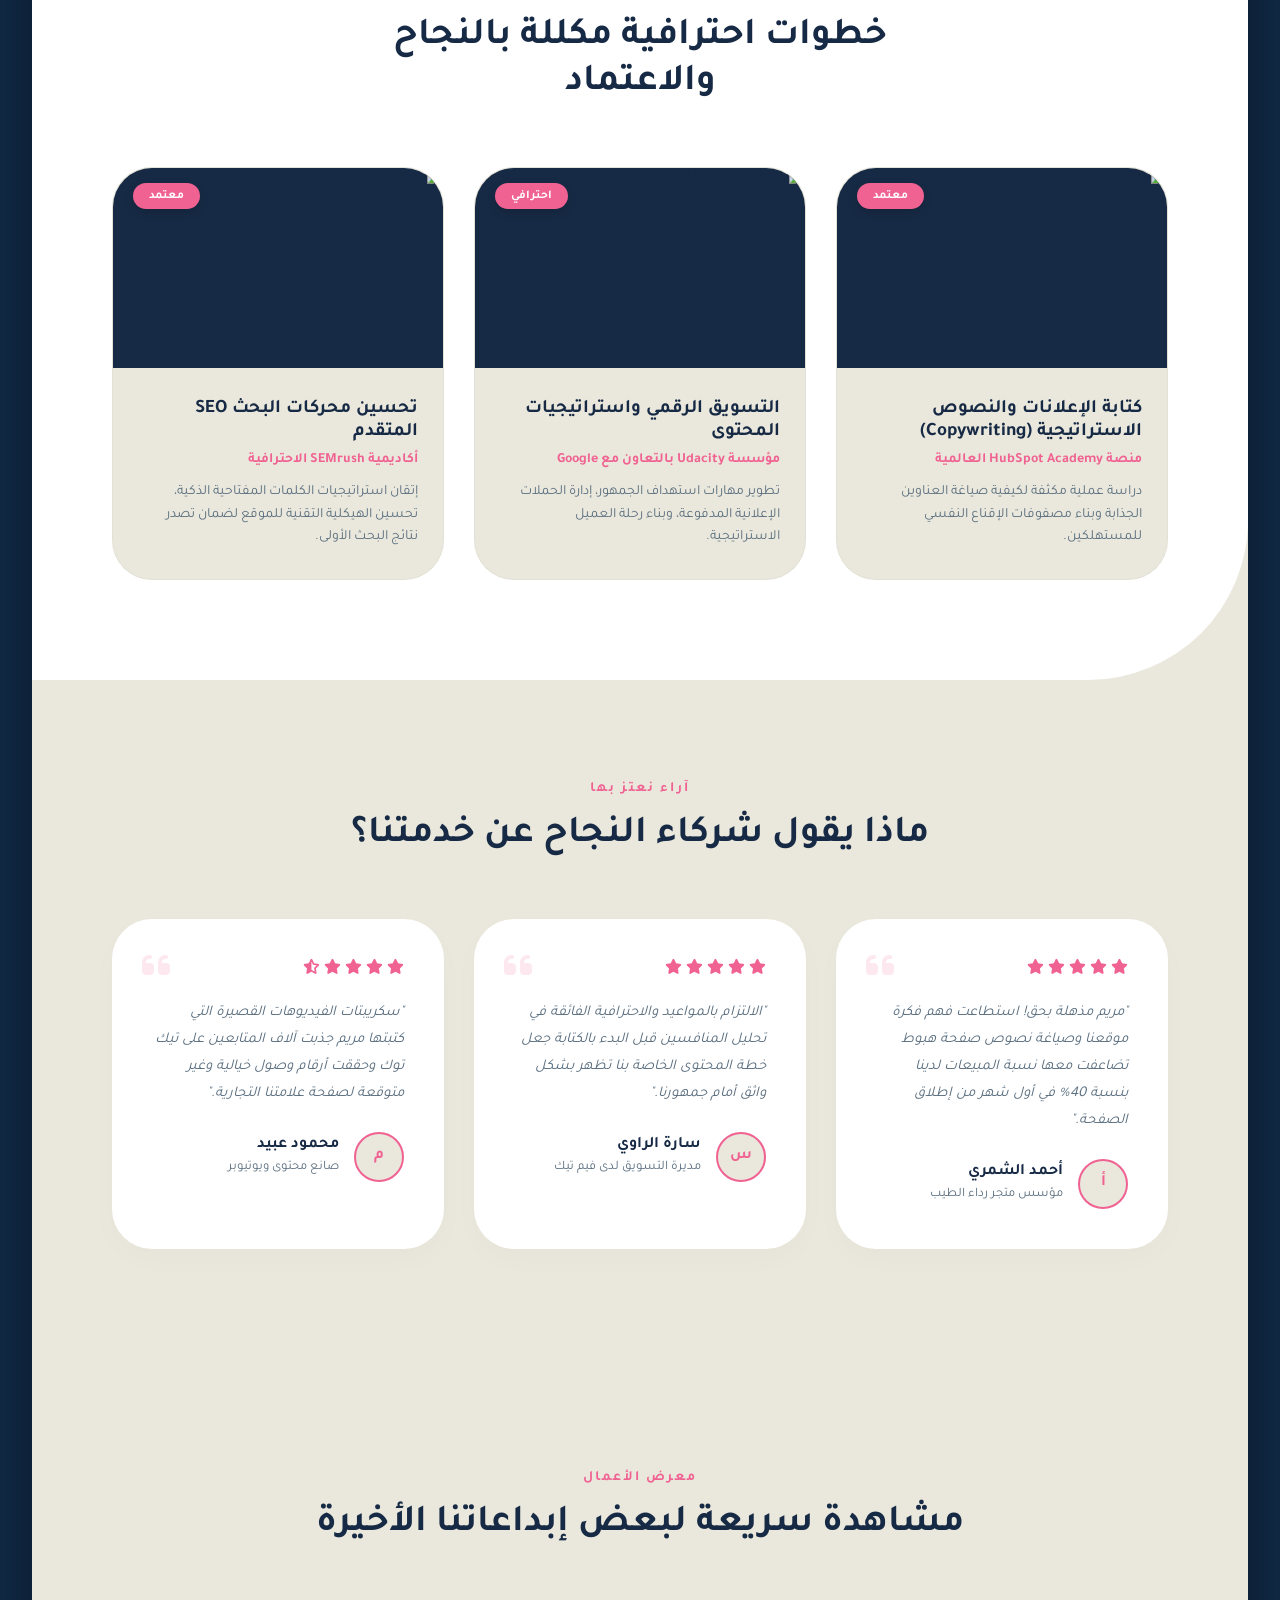
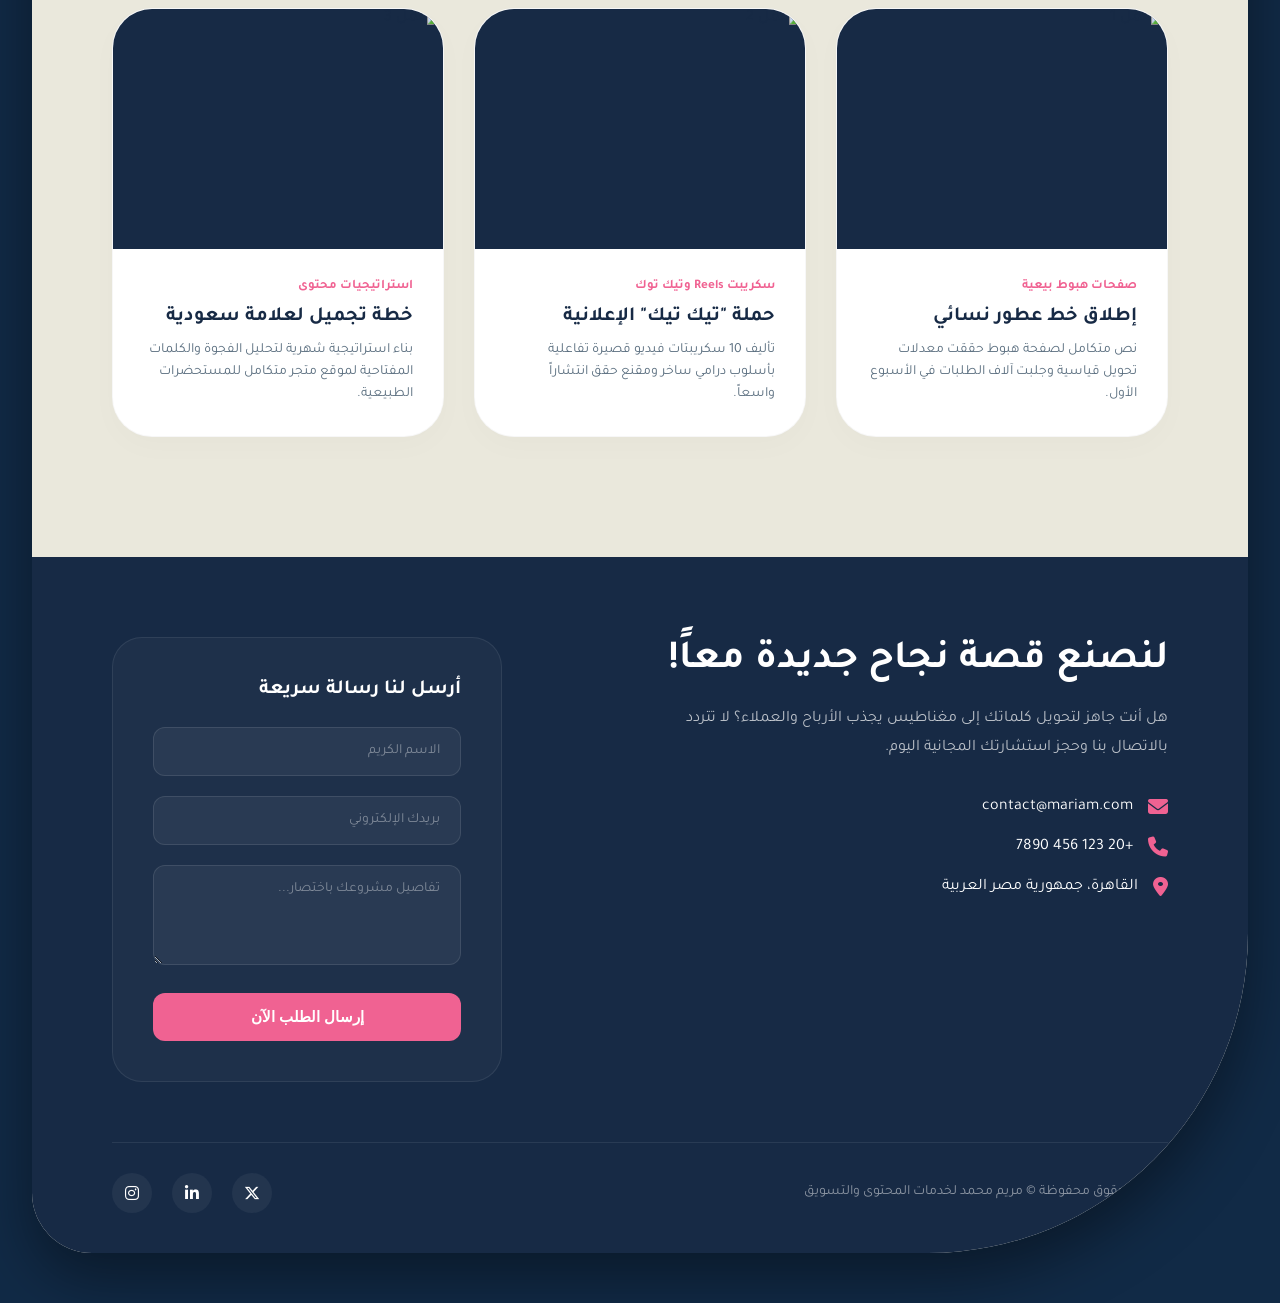
==== commit bb54b3ad: "T9" ====
--- a/t.html
+++ b/t.html
@@ -1173,6 +1173,510 @@
                 border-radius: 50%;
             }
         }
+
+        /* ---------------------------------------------------- */
+        /* --- التجاوب الكامل مع الجوال والشاشات المختلفة (Responsive) --- */
+        /* ---------------------------------------------------- */
+        @media (max-width: 992px) {
+            body {
+                padding: 20px 0;
+            }
+
+            .main-wrapper {
+                border-radius: 30px 30px 120px 30px;
+            }
+
+            /* التعديل التفاعلي لزر الاستشارة للتحول لأيقونة دائرية بالتابلت والموبايل */
+            .btn-consultation .text {
+                display: none;
+            }
+
+            .btn-consultation .icon {
+                display: block;
+            }
+
+            .btn-consultation {
+                padding: 10px;
+                border-radius: 50%;
+            }
+
+            /* شريط التنقل العلوي */
+            .navbar {
+                padding: 20px 20px;
+                flex-direction: row-reverse;
+                justify-content: space-between;
+            }
+
+            .nav-links {
+                display: none;
+                flex-direction: column;
+                position: absolute;
+                top: 100%;
+                right: 0;
+                width: 100%;
+                background-color: var(--white-pure);
+                padding: 20px;
+                box-shadow: 0 10px 20px rgba(0, 0, 0, 0.1);
+                z-index: 1000;
+            }
+
+            .nav-links.active {
+                display: flex;
+            }
+
+            .menu-toggle {
+                display: block;
+                font-size: 24px;
+                color: var(--navy-dark);
+                cursor: pointer;
+            }
+
+            .logo {
+                font-size: 22px;
+            }
+
+            .logo,
+            .nav-links {
+                order: 0;
+            }
+
+            /* قسم الهيرو الاستهلالي */
+            .hero {
+                grid-template-columns: 1fr;
+                gap: 50px;
+                padding: 20px 20px 60px 20px;
+                text-align: center;
+            }
+
+            .hero-content {
+                align-items: center;
+                text-align: center;
+                order: 1;
+            }
+
+            .hero-visual {
+                order: 2;
+            }
+
+            .title {
+                font-size: 38px;
+            }
+
+            .subtitle {
+                margin: 0 auto 30px auto;
+                font-size: 16px;
+            }
+
+            .actions {
+                justify-content: center;
+                flex-direction: column;
+                gap: 20px;
+            }
+
+            .image-frame {
+                width: 100%;
+                max-width: 320px;
+                height: 400px;
+                border-radius: 120px 120px 40px 120px;
+            }
+
+            /* الأقسام العامة والتوزيع الشبكي */
+            .services-section,
+            .skills-section,
+            .certificates-section,
+            .testimonials-section,
+            .portfolio-section {
+                padding: 60px 20px;
+            }
+
+            .services-grid,
+            .skills-grid,
+            .certificates-grid,
+            .testimonials-grid,
+            .portfolio-grid {
+                grid-template-columns: 1fr;
+                gap: 25px;
+            }
+
+            /* تعديلات إضافية مخصصة للشهادات وتجاوب الصور بالهواتف */
+            .certificate-img-container {
+                height: 180px; /* لتقليل الطول الرأسي بالهاتف ليكون متناسقاً */
+            }
+
+            .certificate-content {
+                padding: 25px 20px;
+            }
+
+            .certificates-section,
+            .skills-section {
+                border-radius: 0 0 80px 0;
+            }
+
+            .testimonials-section {
+                border-radius: 0 0 0 80px;
+            }
+
+            .section-title {
+                font-size: 32px;
+            }
+
+            /* قسم من نحن */
+            .about-section {
+                grid-template-columns: 1fr;
+                gap: 50px;
+                padding: 60px 20px;
+                text-align: center;
+            }
+
+            .about-frame {
+                margin: 0 auto;
+                width: 100%;
+                max-width: 320px;
+                height: 350px;
+                border-radius: 120px 40px 120px 120px;
+            }
+
+            .bullet-list li {
+                justify-content: center;
+                font-size: 15px;
+            }
+
+            .about-badge {
+                right: 50%;
+                transform: translateX(50%);
+                bottom: -30px;
+                padding: 15px 20px;
+            }
+
+            .about-badge .number {
+                font-size: 28px;
+            }
+
+            /* تذييل الصفحة وقسم اتصل بنا */
+            .footer-section {
+                padding: 60px 20px 30px 20px;
+            }
+
+            .footer-grid {
+                grid-template-columns: 1fr;
+                gap: 40px;
+            }
+
+            .footer-contact h2 {
+                font-size: 30px;
+            }
+
+            .footer-form {
+                padding: 25px 20px;
+            }
+
+            .footer-bottom {
+                flex-direction: column;
+                gap: 20px;
+                text-align: center;
+            }
+        }
+
+        /* ==========================================================================
+   تنسيقات قسم تفاصيل الاستشارة الفاخر والمطور (Premium Consult CSS)
+   ========================================================================== */
+.premium-consult-section {
+    padding: 120px 80px;
+    background-color: var(--white-pure);
+    position: relative;
+    z-index: 5;
+}
+
+.consult-wrapper {
+    max-width: 1140px;
+    margin: 0 auto;
+    display: flex;
+    flex-direction: column;
+    gap: 100px; /* مسافة مريحة بين الأجزاء */
+}
+
+/* الرأس التمهيدي */
+.section-intro {
+    text-align: center;
+    max-width: 750px;
+    margin: 0 auto;
+}
+
+.badge-premium {
+    background-color: rgba(240, 98, 146, 0.08);
+    color: var(--pink-soft);
+    padding: 8px 18px;
+    border-radius: 50px;
+    font-size: 13px;
+    font-weight: 700;
+    display: inline-flex;
+    align-items: center;
+    gap: 8px;
+    margin-bottom: 20px;
+    border: 1px solid rgba(240, 98, 146, 0.15);
+}
+
+.main-consult-title {
+    font-size: 38px;
+    color: var(--navy-dark);
+    font-weight: 800;
+    line-height: 1.35;
+    margin-bottom: 15px;
+}
+
+.main-consult-desc {
+    font-size: 16px;
+    color: var(--slate-gray);
+    line-height: 1.8;
+}
+
+/* تخطيط الأسطر المتقاطعة (Rows Layout) */
+.consult-row {
+    display: grid;
+    grid-template-columns: 1.1fr 0.9fr;
+    gap: 70px;
+    align-items: center;
+}
+
+.consult-row.text-left-layout {
+    grid-template-columns: 0.9fr 1.1fr;
+}
+
+.row-pre-title {
+    color: var(--pink-soft);
+    font-size: 13px;
+    font-weight: 700;
+    text-transform: uppercase;
+    letter-spacing: 1px;
+    display: inline-block;
+    margin-bottom: 10px;
+}
+
+.row-title {
+    font-size: 28px;
+    color: var(--navy-dark);
+    font-weight: 800;
+    margin-bottom: 15px;
+}
+
+.row-desc {
+    font-size: 15px;
+    color: var(--slate-gray);
+    line-height: 1.7;
+    margin-bottom: 30px;
+}
+
+/* قائمة الاستهداف بالتصميم الشبكي */
+.target-grid {
+    display: flex;
+    flex-direction: column;
+    gap: 20px;
+}
+
+.target-item {
+    display: flex;
+    align-items: flex-start;
+    gap: 15px;
+    padding: 20px;
+    background-color: var(--off-white);
+    border-radius: 20px;
+    transition: all 0.3s ease;
+}
+
+.target-item:hover {
+    transform: translateX(-5px); /* حركة خفيفة لليمين تناسب الاتجاه العربي */
+    background-color: var(--white-pure);
+    box-shadow: 0 10px 25px rgba(10, 25, 47, 0.04);
+}
+
+.target-icon {
+    width: 48px;
+    height: 48px;
+    background-color: rgba(240, 98, 146, 0.1);
+    color: var(--pink-soft);
+    border-radius: 14px;
+    display: flex;
+    align-items: center;
+    justify-content: center;
+    font-size: 20px;
+    flex-shrink: 0;
+}
+
+.target-text h4 {
+    font-size: 16px;
+    color: var(--navy-dark);
+    font-weight: 700;
+    margin-bottom: 5px;
+}
+
+.target-text p {
+    font-size: 14px;
+    color: var(--slate-gray);
+    line-height: 1.6;
+}
+
+/* جدول مسار الخطوات التفاعلية */
+.steps-timeline {
+    display: flex;
+    flex-direction: column;
+    gap: 25px;
+}
+
+.timeline-step {
+    display: flex;
+    gap: 20px;
+    position: relative;
+}
+
+.step-number {
+    font-family: var(--font-serif);
+    font-size: 28px;
+    font-weight: 700;
+    color: rgba(240, 98, 146, 0.3);
+    line-height: 1;
+    flex-shrink: 0;
+    transition: color 0.3s ease;
+}
+
+.timeline-step:hover .step-number {
+    color: var(--pink-soft);
+}
+
+.step-info h4 {
+    font-size: 16px;
+    color: var(--navy-dark);
+    font-weight: 700;
+    margin-bottom: 5px;
+}
+
+.step-info p {
+    font-size: 14px;
+    color: var(--slate-gray);
+    line-height: 1.6;
+}
+
+/* إطارات الصور الفاخرة ذات الزوايا المنحنية بالتناوب */
+.premium-image-frame {
+    width: 100%;
+    height: 450px;
+    overflow: hidden;
+    box-shadow: 0 20px 45px rgba(10, 25, 47, 0.12);
+    border: 6px solid var(--white-pure);
+    background-color: var(--navy-dark);
+}
+
+.frame-left-bend {
+    border-radius: 180px 40px 180px 180px;
+}
+
+.frame-right-bend {
+    border-radius: 40px 180px 180px 180px;
+}
+
+.premium-image-frame img {
+    width: 100%;
+    height: 100%;
+    object-fit: cover;
+    transition: transform 0.6s cubic-bezier(0.165, 0.84, 0.44, 1);
+}
+
+.premium-image-frame:hover img {
+    transform: scale(1.05);
+}
+
+/* صندوق الـ CTA الفاخر */
+.cta-luxury-box {
+    background-color: var(--navy-dark);
+    color: var(--white-pure);
+    padding: 60px;
+    border-radius: 40px;
+    text-align: center;
+    position: relative;
+    overflow: hidden;
+    box-shadow: 0 25px 55px rgba(10, 25, 47, 0.25);
+}
+
+.cta-luxury-box::before {
+    content: '';
+    position: absolute;
+    width: 300px;
+    height: 300px;
+    background: radial-gradient(circle, rgba(240, 98, 146, 0.15) 0%, transparent 75%);
+    top: -150px;
+    left: -150px;
+    pointer-events: none;
+}
+
+.cta-decor-sparkle {
+    font-size: 36px;
+    color: var(--pink-soft);
+    margin-bottom: 15px;
+    animation: pulse 2s infinite;
+}
+
+.cta-title {
+    font-size: 30px;
+    font-weight: 800;
+    margin-bottom: 15px;
+}
+
+.cta-desc {
+    font-size: 15px;
+    color: rgba(255, 255, 255, 0.7);
+    margin-bottom: 40px;
+    max-width: 600px;
+    margin-left: auto;
+    margin-right: auto;
+}
+
+.cta-buttons-container {
+    display: flex;
+    justify-content: center;
+    align-items: center;
+    gap: 20px;
+    max-width: 700px;
+    margin: 0 auto;
+}
+
+/* أزرار متميزة */
+.btn-premium {
+    flex: 1;
+    display: inline-flex;
+    align-items: center;
+    justify-content: center;
+    gap: 12px;
+    padding: 18px 32px;
+    border-radius: 50px;
+    font-size: 15px;
+    font-weight: 700;
+    text-decoration: none;
+    transition: all 0.3s cubic-bezier(0.175, 0.885, 0.32, 1.275);
+    position: relative;
+}
+
+.btn-register-now {
+    background-color: var(--pink-soft);
+    color: var(--white-pure);
+    box-shadow: 0 10px 25px rgba(240, 98, 146, 0.35);
+}
+
+.btn-register-now:hover {
+    background-color: var(--white-pure);
+    color: var(--navy-dark);
+    box-shadow: 0 10px 25px rgba(255, 255, 255, 0.2);
+    transform: translateY(-4px);
+}
+
+.btn-whatsapp-direct {
+    background-color: #25D366;
+    color: var(--white-pure);
+    box-shadow: 0 10px 25px rgba(37, 211, 102, 0.25);
+}
+
+.btn-whatsapp-direct:hover {
+    background-color: #128C7E;
+    transform: translateY(-4px);
+}
     </style>
 </head>
 
@@ -1253,6 +1757,119 @@
                 </div>
             </div>
         </main>
+
+        <!-- قسم تفاصيل الاستشارة الفاخر والمطور بالكامل -->
+<section class="premium-consult-section">
+    <div class="consult-wrapper">
+        
+        <!-- الرأس التمهيدي للقسم -->
+        <div class="section-intro">
+            <span class="badge-premium"><i class="fa-solid fa-crown"></i> استشارة استراتيجية مجانية</span>
+            <h2 class="main-consult-title">جلسة تشخيصية لمشروعك تصنع فارقاً حقيقياً</h2>
+            <p class="main-consult-desc">
+                أغلب المشاريع لا تفشل بسبب المنتج، بل بسبب **طريقة صياغة العرض**. في هذه الجلسة المكثفة (25 دقيقة) سنقوم بتشريح محتواك وتحويله إلى آلة بيع متكاملة.
+            </p>
+        </div>
+
+        <!-- المحور الأول: لمن صُممت هذه الاستشارة؟ -->
+        <div class="consult-row text-right-layout">
+            <div class="row-content">
+                <span class="row-pre-title">الفئة المستهدفة بدقة</span>
+                <h3 class="row-title">لمن صُممت هذه الجلسة تحديداً؟</h3>
+                <p class="row-desc">هذه الاستشارة مصممة بعناية لتناسب الشخصيات التي تبحث عن النمو والتميز الرقمي الفاخر:</p>
+                <div class="target-grid">
+                    <div class="target-item">
+                        <div class="target-icon"><i class="fa-solid fa-building-user"></i></div>
+                        <div class="target-text">
+                            <h4>رواد الأعمال وصاحبات المشاريع الفاخرة</h4>
+                            <p>من يريدون إطلاق خدمات متميزة وبناء حضور رقمي قوي وموثوق.</p>
+                        </div>
+                    </div>
+                    <div class="target-item">
+                        <div class="target-icon"><i class="fa-solid fa-cart-shopping"></i></div>
+                        <div class="target-text">
+                            <h4>مؤسسو المتاجر الرقمية والبراندات</h4>
+                            <p>من يطمحون إلى رفع معدل التحويل (Conversion Rate) عبر الكلمات البيعية المؤثرة.</p>
+                        </div>
+                    </div>
+                    <div class="target-item">
+                        <div class="target-icon"><i class="fa-solid fa-microphone-lines"></i></div>
+                        <div class="target-text">
+                            <h4>صناع المحتوى والمستشارون</h4>
+                            <p>من يحتاجون إلى سكريبتات احترافية تحافظ على انتباه العميل من الثانية الأولى.</p>
+                        </div>
+                    </div>
+                </div>
+            </div>
+            <div class="row-visual">
+                <div class="premium-image-frame frame-left-bend">
+                    <img src="https://images.unsplash.com/photo-1551836022-d5d88e9218df?auto=format&fit=crop&w=600&q=80" alt="لمن الاستشارة">
+                </div>
+            </div>
+        </div>
+
+        <!-- المحور الثاني: مسار الاستفادة والخطوات -->
+        <div class="consult-row text-left-layout reverse-on-mobile">
+            <div class="row-visual">
+                <div class="premium-image-frame frame-right-bend">
+                    <img src="https://images.unsplash.com/photo-1454165804606-c3d57bc86b40?auto=format&fit=crop&w=600&q=80" alt="كيفية الاستفادة">
+                </div>
+            </div>
+            <div class="row-content">
+                <span class="row-pre-title">خارطة طريق الجلسة</span>
+                <h3 class="row-title">كيف تخرج بأقصى استفادة ممكنة منها؟</h3>
+                <p class="row-desc">لتحقيق أقصى عائد من وقتنا المشترك، صممنا لك هذه الخطوات العملية المنظمة:</p>
+                
+                <div class="steps-timeline">
+                    <!-- الخطوة 1 -->
+                    <div class="timeline-step">
+                        <div class="step-number">01</div>
+                        <div class="step-info">
+                            <h4>التجهيز والتحليل الأولي</h4>
+                            <p>قبل الجلسة، شاركنا روابط حساباتك وموقعك الإلكتروني مع تحديد أهم 3 منافسين لك لنقوم بدراستهم مسبقاً.</p>
+                        </div>
+                    </div>
+                    <!-- الخطوة 2 -->
+                    <div class="timeline-step">
+                        <div class="step-number">02</div>
+                        <div class="step-info">
+                            <h4>التشريح المباشر والحلول السريعة</h4>
+                            <p>أثناء الـ 25 دقيقة، سنقوم بتشريح نصوص موقعك أو حساباتك بشكل حي ونعطيك تعديلات فورية تزيد المبيعات.</p>
+                        </div>
+                    </div>
+                    <!-- الخطوة 3 -->
+                    <div class="timeline-step">
+                        <div class="step-number">03</div>
+                        <div class="step-info">
+                            <h4>استلام المخرج النهائي الواضح</h4>
+                            <p>ستخرج من الجلسة وبيدك فكرة إعلانية مبتكرة وسكريبت مقترح لبدء استخدامه في حملتك القادمة فوراً.</p>
+                        </div>
+                    </div>
+                </div>
+            </div>
+        </div>
+
+        <!-- المحور الثالث: صندوق اتخاذ الإجراء السريع (Call to Action) -->
+        <div class="cta-luxury-box">
+            <div class="cta-decor-sparkle">✦</div>
+            <h3 class="cta-title">هل أنتِ مستعدة لبدء التحول؟</h3>
+            <p class="cta-desc">المقاعد الأسبوعية محدودة جداً لضمان تقديم جودة دراسة وتحليل تليق بعلامتك التجارية.</p>
+            
+            <div class="cta-buttons-container">
+                <a href="dataform.html" class="btn-premium btn-register-now">
+                    <span class="btn-glow-effect"></span>
+                    <i class="fa-solid fa-calendar-days"></i>
+                    <span>احجز مقعدك الاستشاري الآن</span>
+                </a>
+                <a href="https://wa.me/201234567890?text=أهلاً%20مريم،%20أرغب%20في%20استشارة%20سريعة%20لمشروعي" target="_blank" class="btn-premium btn-whatsapp-direct">
+                    <i class="fa-brands fa-whatsapp"></i>
+                    <span>تواصل مريح وسريع عبر واتساب</span>
+                </a>
+            </div>
+        </div>
+
+    </div>
+</section>
 
         <!-- قسم من نحن (About) -->
         <section id="about" class="about-section">
